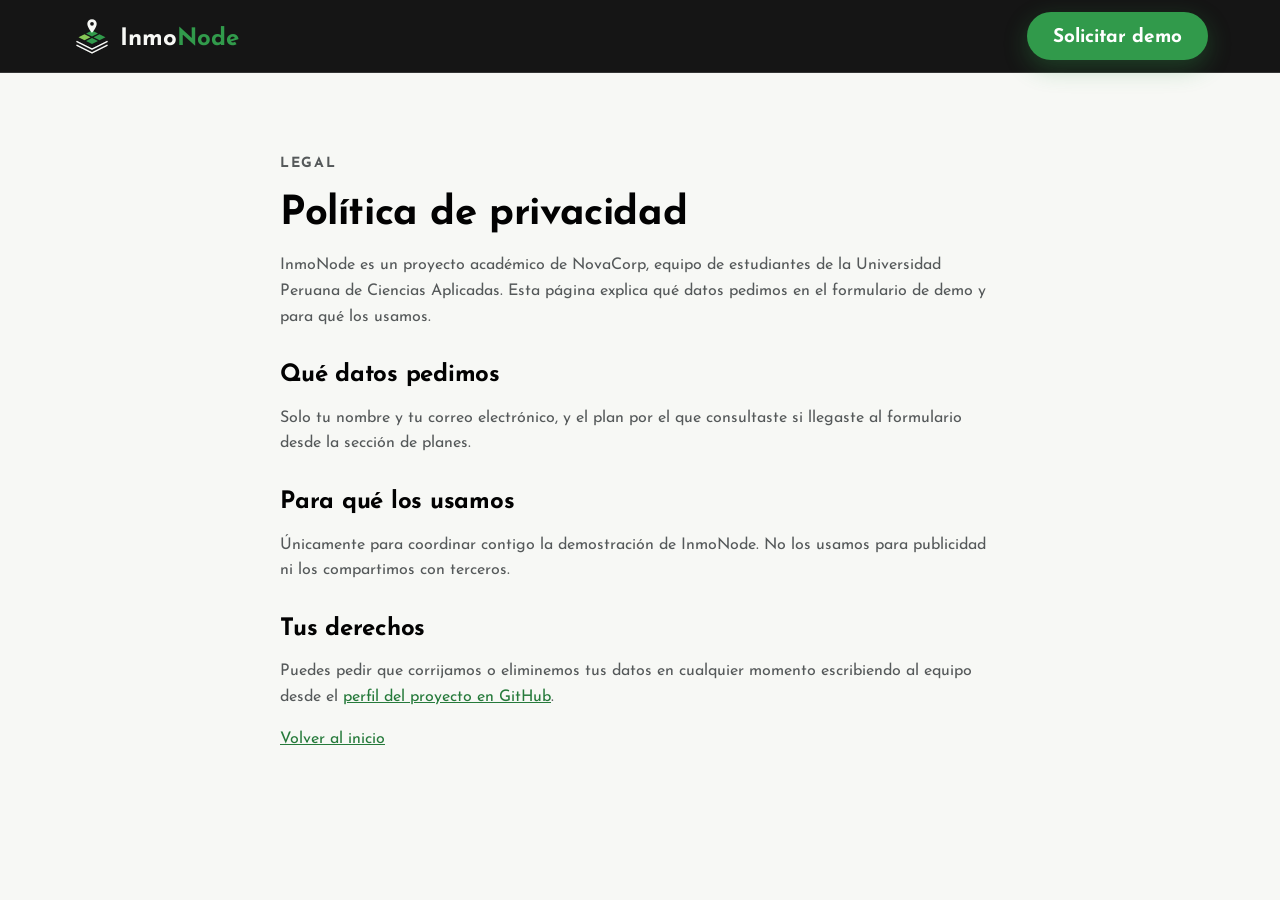
==== privacy.html @ 66a1a85c "feat(landing): add team, faq, demo form and footer" ====
<!DOCTYPE html>
<html lang="es">
<head>
  <meta charset="utf-8">
  <meta name="viewport" content="width=device-width, initial-scale=1">
  <title>Política de privacidad | InmoNode</title>
  <meta name="description" content="Cómo trata NovaCorp los datos que compartes al solicitar una demo de InmoNode.">
  <meta name="author" content="NovaCorp">
  <meta name="theme-color" content="#020202">

  <link rel="icon" href="assets/img/favicon.svg" type="image/svg+xml">
  <link rel="preconnect" href="https://fonts.googleapis.com">
  <link rel="preconnect" href="https://fonts.gstatic.com" crossorigin>
  <link rel="stylesheet" href="https://fonts.googleapis.com/css2?family=Josefin+Sans:wght@300;400;600;700&display=swap">
  <link rel="stylesheet" href="assets/css/tokens.css">
  <link rel="stylesheet" href="assets/css/base.css">
  <link rel="stylesheet" href="assets/css/sections.css">
</head>
<body>
  <header class="site-header">
    <div class="container site-header-inner">
      <a class="brand" href="index.html" aria-label="InmoNode, ir al inicio">
        <svg class="brand-mark" viewBox="0 0 64 64" aria-hidden="true">
          <path fill="#87c757" d="M20 29.2 29.6 34 20 38.8 10.4 34z"/>
          <path fill="#319a4b" d="M32 23.2 41.6 28 32 32.8 22.4 28zM44 29.2 53.6 34 44 38.8 34.4 34zM32 35.2 41.6 40 32 44.8 22.4 40z"/>
          <path fill="none" stroke="currentColor" stroke-width="2.5" stroke-linecap="round" stroke-linejoin="round" d="M8 41l24 12 24-12M8 47l24 12 24-12"/>
          <path fill="currentColor" fill-rule="evenodd" d="M32 27c0 0-7.5-8.5-7.5-14.5a7.5 7.5 0 0 1 15 0C39.5 18.5 32 27 32 27zm0-11.5a3 3 0 1 0 0-6 3 3 0 0 0 0 6z"/>
        </svg>
        <span class="brand-name">Inmo<span>Node</span></span>
      </a>
      <a class="btn btn-primary" href="index.html#demo">Solicitar demo</a>
    </div>
  </header>

  <main class="container legal">
    <p class="eyebrow">Legal</p>
    <h1>Política de privacidad</h1>
    <p>InmoNode es un proyecto académico de NovaCorp, equipo de estudiantes de la Universidad Peruana de Ciencias Aplicadas. Esta página explica qué datos pedimos en el formulario de demo y para qué los usamos.</p>

    <h2>Qué datos pedimos</h2>
    <p>Solo tu nombre y tu correo electrónico, y el plan por el que consultaste si llegaste al formulario desde la sección de planes.</p>

    <h2>Para qué los usamos</h2>
    <p>Únicamente para coordinar contigo la demostración de InmoNode. No los usamos para publicidad ni los compartimos con terceros.</p>

    <h2>Tus derechos</h2>
    <p>Puedes pedir que corrijamos o eliminemos tus datos en cualquier momento escribiendo al equipo desde el <a href="https://github.com/1ACC0238-2620-13981-NovaCorp-InmoNode">perfil del proyecto en GitHub</a>.</p>

    <p><a href="index.html">Volver al inicio</a></p>
  </main>
</body>
</html>
---- assets/css/tokens.css ----
:root {
  /* Brand palette */
  --color-primary: #319a4b;
  --color-accent: #87c757;
  --color-ink: #020202;
  --color-surface: #f7f8f5;
  --color-warning: #f0f66e;
  --color-danger: #e4572e;

  /* Derived tones */
  --color-white: #fff;
  --color-primary-dark: #267a3b;
  --color-primary-tint: #e6f3e9;
  --color-danger-dark: #b53d1c;
  --color-danger-tint: #fcebe6;
  --color-ink-raised: #111415;
  --color-text-muted: #55595a;
  --color-text-on-dark: #f7f8f5;
  --color-text-on-dark-muted: #b4b8b3;
  --color-border: #e1e4dd;
  --color-border-on-dark: rgb(247 248 245 / 14%);

  /* Typography */
  --font-family: "Josefin Sans", "Segoe UI", system-ui, sans-serif;
  --font-size-display: clamp(2.5rem, 5vw, 3.5rem);
  --font-size-h1: 2.5rem;
  --font-size-h2: 2rem;
  --font-size-h3: 1.5rem;
  --font-size-lead: 1.125rem;
  --font-size-body: 1rem;
  --font-size-small: 0.875rem;

  /* Spacing, 8 px base unit */
  --space-1: 8px;
  --space-2: 16px;
  --space-3: 24px;
  --space-4: 32px;
  --space-6: 48px;
  --space-8: 64px;
  --space-12: 96px;

  /* Shape and elevation */
  --radius-small: 8px;
  --radius-medium: 16px;
  --radius-large: 24px;
  --radius-pill: 999px;
  --shadow-card: 0 8px 24px rgb(2 2 2 / 5%);
  --shadow-button: 0 8px 24px rgb(49 154 75 / 32%);

  --header-height: 72px;
}
---- assets/css/base.css ----
*,
*::before,
*::after {
  box-sizing: border-box;
}

html {
  scroll-behavior: smooth;
  scroll-padding-top: var(--header-height);
  -webkit-text-size-adjust: 100%;
}

body {
  margin: 0;
  font-family: var(--font-family);
  font-size: var(--font-size-body);
  line-height: 1.6;
  color: var(--color-ink);
  background: var(--color-surface);
  -webkit-font-smoothing: antialiased;
}

h1,
h2,
h3,
p,
ul,
ol,
dl,
dd,
figure {
  margin: 0;
}

ul,
ol {
  padding: 0;
  list-style: none;
}

img,
svg {
  display: block;
  max-width: 100%;
}

a {
  color: inherit;
}

button,
input {
  font: inherit;
  color: inherit;
}

h1,
h2 {
  font-weight: 700;
  line-height: 1.15;
  letter-spacing: -0.01em;
}

h1 {
  font-size: var(--font-size-h1);
}

h2 {
  font-size: var(--font-size-h2);
}

h3 {
  font-size: var(--font-size-h3);
  font-weight: 400;
  line-height: 1.25;
}

.visually-hidden {
  position: absolute;
  width: 1px;
  height: 1px;
  overflow: hidden;
  clip-path: inset(50%);
  white-space: nowrap;
}

/* Layout */

.container {
  width: min(100% - 48px, 1136px);
  margin-inline: auto;
}

.section {
  padding-block: var(--space-8);
}

.section-white {
  background: var(--color-white);
}

.section-dark {
  color: var(--color-text-on-dark);
  background: var(--color-ink);
}

.section-heading {
  max-width: 640px;
  margin-bottom: var(--space-6);
}

.section-heading-centered {
  max-width: 800px;
  margin-inline: auto;
  text-align: center;
}

.eyebrow {
  margin-bottom: var(--space-2);
  font-size: var(--font-size-small);
  font-weight: 700;
  letter-spacing: 0.12em;
  text-transform: uppercase;
  color: var(--color-primary-dark);
}

.section-dark .eyebrow {
  color: var(--color-accent);
}

.lead {
  margin-top: var(--space-2);
  font-size: var(--font-size-lead);
  color: var(--color-text-muted);
}

.section-dark .lead {
  color: var(--color-text-on-dark-muted);
}

.footnote {
  margin-top: var(--space-3);
  font-size: var(--font-size-small);
  color: var(--color-text-muted);
}

.section-dark .footnote {
  color: var(--color-text-on-dark-muted);
}

/* Icons */

.icon {
  flex: none;
  width: 24px;
  height: 24px;
  fill: none;
  stroke: currentcolor;
  stroke-width: 1.75;
  stroke-linecap: round;
  stroke-linejoin: round;
}

.icon-box {
  display: grid;
  width: 48px;
  height: 48px;
  place-items: center;
  color: var(--color-primary-dark);
  background: var(--color-primary-tint);
  border-radius: 12px;
}

.icon-box-danger {
  color: var(--color-danger);
  background: var(--color-danger-tint);
}

/* Buttons and links */

.btn {
  display: inline-flex;
  align-items: center;
  justify-content: center;
  min-height: 48px;
  padding: 4px var(--space-3) 0;
  font-size: 1.1875rem;
  font-weight: 700;
  line-height: 1.2;
  text-align: center;
  text-decoration: none;
  cursor: pointer;
  border: 2px solid transparent;
  border-radius: var(--radius-pill);
  transition: background-color 0.2s, color 0.2s, box-shadow 0.2s;
}

.btn-primary {
  color: var(--color-white);
  background: var(--color-primary);
  box-shadow: var(--shadow-button);
}

.btn-primary:hover {
  background: var(--color-primary-dark);
}

.btn-outline {
  color: var(--color-primary-dark);
  background: transparent;
  border-color: var(--color-primary);
}

.btn-outline:hover {
  background: var(--color-primary-tint);
}

.btn-large {
  min-height: 56px;
}

.btn-block {
  width: 100%;
  padding-inline: var(--space-2);
}

.link-arrow {
  display: inline-flex;
  gap: var(--space-1);
  align-items: center;
  min-height: 48px;
  font-size: var(--font-size-lead);
  font-weight: 700;
  color: var(--color-primary-dark);
  text-decoration: none;
}

.link-arrow:hover {
  text-decoration: underline;
}

.section-dark .link-arrow {
  color: var(--color-accent);
}

/* Chips and badges */

.chip {
  display: inline-flex;
  gap: var(--space-1);
  align-items: center;
  padding: 6px var(--space-2) 3px;
  font-size: var(--font-size-small);
  font-weight: 600;
  line-height: 1.4;
  border-radius: var(--radius-pill);
}

.chip-offline {
  color: var(--color-warning);
  background: rgb(240 246 110 / 12%);
}

.chip-saved {
  color: var(--color-accent);
  background: rgb(49 154 75 / 24%);
}

.chip-outline {
  font-weight: 400;
  color: var(--color-text-on-dark);
  border: 1px solid var(--color-border-on-dark);
}

.chip-tint {
  color: var(--color-primary-dark);
  background: var(--color-primary-tint);
}

/* Cards */

.card {
  padding: var(--space-4);
  background: var(--color-white);
  border: 1px solid var(--color-border);
  border-radius: var(--radius-large);
  box-shadow: var(--shadow-card);
}

.card-dark {
  color: var(--color-text-on-dark);
  background: linear-gradient(135deg, var(--color-ink) 55%, #123a1d 140%);
  border-color: var(--color-ink);
}

.card h3 + p {
  margin-top: var(--space-1);
  color: var(--color-text-muted);
}

.card-dark h3 + p {
  color: var(--color-text-on-dark-muted);
}

.check-list {
  display: grid;
  gap: 12px;
}

.check-list li {
  display: flex;
  gap: 12px;
  align-items: flex-start;
}

.check-list li::before {
  flex: none;
  width: 20px;
  height: 20px;
  margin-top: 2px;
  content: "";
  background: var(--color-primary) url("data:image/svg+xml,%3Csvg xmlns='http://www.w3.org/2000/svg' viewBox='0 0 24 24' fill='none' stroke='%23fff' stroke-width='3' stroke-linecap='round' stroke-linejoin='round'%3E%3Cpath d='M6 12.5l4 4 8-9'/%3E%3C/svg%3E") center / 14px no-repeat;
  border-radius: 50%;
}

/* Data rows shared by the phone mock-ups and the OCR card */

.data-list {
  font-size: var(--font-size-small);
}

.data-row {
  display: flex;
  gap: var(--space-2);
  justify-content: space-between;
  padding-block: var(--space-1);
  border-bottom: 1px solid var(--color-border);
}

.data-row:last-child {
  border-bottom: 0;
}

.data-row dt {
  color: var(--color-text-muted);
}

.data-row dd {
  font-weight: 700;
}

@media (min-width: 600px) {
  .btn {
    padding-inline: var(--space-4);
  }
}

@media (min-width: 960px) {
  .section {
    padding-block: var(--space-12);
  }

  .section-heading {
    margin-bottom: var(--space-8);
  }
}
---- assets/css/sections.css ----
/* Header */

.site-header {
  position: sticky;
  top: 0;
  z-index: 20;
  color: var(--color-text-on-dark);
  background: rgb(2 2 2 / 92%);
  border-bottom: 1px solid var(--color-border-on-dark);
  backdrop-filter: blur(12px);
}

.site-header-inner {
  display: flex;
  gap: var(--space-2);
  align-items: center;
  justify-content: space-between;
  min-height: var(--header-height);
}

.brand {
  display: inline-flex;
  gap: var(--space-1);
  align-items: center;
  font-size: 1.5rem;
  font-weight: 700;
  line-height: 1;
  color: var(--color-text-on-dark);
  text-decoration: none;
}

.brand-mark {
  flex: none;
  width: 40px;
  height: 40px;
}

.brand-name {
  padding-top: 6px;
}

.brand-name span {
  color: var(--color-primary);
}

.site-nav {
  display: none;
}

.site-nav a {
  display: flex;
  align-items: center;
  min-height: 48px;
  padding-top: 4px;
  color: var(--color-text-on-dark-muted);
  text-decoration: none;
}

.site-nav a:hover {
  color: var(--color-white);
}

.site-header-actions {
  display: flex;
  gap: var(--space-1);
  align-items: center;
}

.site-header .btn {
  padding-inline: 20px;
  white-space: nowrap;
}

.label-narrow {
  display: none;
}

@media (max-width: 479px) {
  .brand {
    font-size: 1.25rem;
  }

  .brand-mark {
    width: 32px;
    height: 32px;
  }

  .label-wide {
    display: none;
  }

  .label-narrow {
    display: inline;
  }
}

@media (min-width: 960px) {
  .site-nav {
    display: block;
  }

  .site-nav-list {
    display: flex;
    gap: 40px;
  }

  .site-header .btn {
    padding-inline: var(--space-3);
  }
}

/* Hero */

.hero {
  position: relative;
  padding-block: var(--space-8);
  overflow: hidden;
  background:
    radial-gradient(60% 80% at 85% 15%, rgb(49 154 75 / 20%), transparent 70%),
    var(--color-ink);
}

.hero::before {
  position: absolute;
  inset: 0;
  pointer-events: none;
  content: "";
  background:
    linear-gradient(112deg, transparent calc(58% - 1px), rgb(49 154 75 / 30%) 58%, transparent calc(58% + 1px)),
    linear-gradient(56deg, transparent calc(6% - 1px), rgb(49 154 75 / 30%) 6%, transparent calc(6% + 1px));
}

.hero-inner {
  position: relative;
  display: grid;
  gap: var(--space-8);
  align-items: center;
}

.hero-chip {
  padding-block: 10px 6px;
  margin-bottom: var(--space-4);
  font-size: var(--font-size-body);
}

.status-dot {
  width: 8px;
  height: 8px;
  margin-bottom: 4px;
  background: var(--color-accent);
  border-radius: 50%;
}

.hero-title {
  font-size: var(--font-size-display);
  line-height: 1.05;
}

.text-accent {
  color: var(--color-accent);
}

.hero-lead {
  max-width: 32em;
  margin-top: var(--space-3);
  font-size: 1.25rem;
  color: var(--color-text-on-dark-muted);
}

.hero-actions {
  display: flex;
  flex-wrap: wrap;
  gap: var(--space-1) var(--space-4);
  align-items: center;
  margin-top: var(--space-4);
}

.hero-note {
  margin-top: var(--space-2);
  font-size: var(--font-size-small);
  color: var(--color-text-on-dark-muted);
}


.hero-visual {
  position: relative;
  justify-self: center;
  width: min(100%, 320px);
}

.float-card {
  position: absolute;
  display: flex;
  gap: 12px;
  align-items: center;
  padding: 12px var(--space-2);
  font-size: 0.75rem;
  line-height: 1.4;
  color: var(--color-text-on-dark-muted);
  background: var(--color-ink-raised);
  border: 1px solid var(--color-border-on-dark);
  border-radius: var(--radius-medium);
  box-shadow: 0 16px 32px rgb(0 0 0 / 40%);
}

.float-card strong {
  display: block;
  font-size: var(--font-size-small);
  color: var(--color-text-on-dark);
}

.float-card-icon {
  display: grid;
  flex: none;
  width: 32px;
  height: 32px;
  place-items: center;
  color: var(--color-white);
  background: var(--color-primary);
  border-radius: 50%;
}

.float-card-icon .icon {
  width: 18px;
  height: 18px;
  stroke-width: 2.5;
}

.float-card-saved {
  top: -24px;
  left: -8px;
}

.float-card-sync {
  top: 200px;
  right: -8px;
}

.float-card-sync .float-card-icon {
  color: var(--color-accent);
  background: rgb(49 154 75 / 24%);
  border-radius: var(--radius-small);
}

@media (min-width: 960px) {
  .hero {
    padding-block: var(--space-12);
  }

  .hero-inner {
    grid-template-columns: 1.15fr 0.85fr;
  }

  .float-card-saved {
    top: 0;
    left: -88px;
  }

  .float-card-sync {
    top: 240px;
    right: -120px;
  }
}

/* Phone mock-up */

.phone {
  padding: var(--space-3) var(--space-2) var(--space-2);
  color: var(--color-text-on-dark);
  background: #0a0c0c;
  border: 8px solid #1f2426;
  border-radius: 40px;
  box-shadow: 0 32px 64px rgb(0 0 0 / 50%);
}

.phone .data-row {
  border-color: var(--color-border-on-dark);
}

.phone .data-row dt {
  color: var(--color-text-on-dark-muted);
}

.phone-status {
  display: flex;
  align-items: center;
  justify-content: space-between;
  font-size: var(--font-size-small);
  font-weight: 600;
}

.phone-title {
  margin-block: var(--space-2);
  font-size: 1.25rem;
}

.phone-label {
  margin-block: var(--space-2) 4px;
  font-size: var(--font-size-small);
  font-weight: 700;
  color: var(--color-accent);
}

.scanner {
  position: relative;
  display: grid;
  height: 152px;
  place-items: center;
  background: rgb(247 248 245 / 8%);
  border-radius: var(--radius-medium);
}

.scanner::before {
  position: absolute;
  inset: var(--space-2);
  content: "";
  background:
    linear-gradient(to right, var(--color-surface) 2px, transparent 2px) 0 0,
    linear-gradient(to bottom, var(--color-surface) 2px, transparent 2px) 0 0,
    linear-gradient(to left, var(--color-surface) 2px, transparent 2px) 100% 0,
    linear-gradient(to bottom, var(--color-surface) 2px, transparent 2px) 100% 0,
    linear-gradient(to right, var(--color-surface) 2px, transparent 2px) 0 100%,
    linear-gradient(to top, var(--color-surface) 2px, transparent 2px) 0 100%,
    linear-gradient(to left, var(--color-surface) 2px, transparent 2px) 100% 100%,
    linear-gradient(to top, var(--color-surface) 2px, transparent 2px) 100% 100%;
  background-repeat: no-repeat;
  background-size: 20px 20px;
}

.voucher {
  display: grid;
  gap: var(--space-1);
  align-content: center;
  width: 144px;
  height: 72px;
  padding: var(--space-2);
  background: var(--color-surface);
  border-radius: 6px;
  box-shadow: 0 8px 16px rgb(0 0 0 / 40%);
  transform: rotate(-6deg);
}

.voucher span {
  height: 4px;
  background: #b4b8b3;
  border-radius: var(--radius-pill);
}

.voucher span:nth-child(2) {
  width: 70%;
  background: var(--color-primary);
}

.voucher span:nth-child(3) {
  width: 45%;
}

.lot-item {
  display: flex;
  gap: 12px;
  align-items: center;
  padding: 12px;
  margin-top: var(--space-2);
  font-size: 0.75rem;
  color: var(--color-text-on-dark-muted);
  border: 1px solid var(--color-border-on-dark);
  border-radius: var(--radius-medium);
}

.lot-code {
  display: grid;
  flex: none;
  width: 40px;
  height: 40px;
  padding-top: 3px;
  place-items: center;
  font-weight: 700;
  color: var(--color-accent);
  background: rgb(49 154 75 / 24%);
  border-radius: var(--radius-small);
}

.lot-info {
  flex: 1;
}

.lot-info strong {
  display: block;
  font-size: var(--font-size-small);
  color: var(--color-text-on-dark);
  white-space: nowrap;
}

.lot-item .chip {
  padding-inline: 10px;
  font-size: 0.75rem;
}

.phone-banner {
  padding: var(--space-2) var(--space-2) 12px;
  margin-top: var(--space-2);
  font-size: var(--font-size-small);
  font-weight: 600;
  text-align: center;
  background: rgb(49 154 75 / 28%);
  border-radius: 12px;
}

.sync-progress p {
  display: flex;
  justify-content: space-between;
  margin-bottom: var(--space-1);
  font-size: var(--font-size-small);
}

.progress-bar {
  display: block;
  height: 8px;
  background: linear-gradient(90deg, var(--color-primary), var(--color-accent));
  border-radius: var(--radius-pill);
}

/* Problem */

.problem-grid {
  display: grid;
  gap: var(--space-3);
  counter-reset: problem;
}

.problem-card {
  position: relative;
  counter-increment: problem;
}

.problem-card::after {
  position: absolute;
  top: var(--space-4);
  right: var(--space-4);
  font-size: 2.5rem;
  font-weight: 700;
  line-height: 1;
  color: var(--color-border);
  content: counter(problem, decimal-leading-zero);
}

.problem-card h3 {
  margin-top: var(--space-3);
}

.stat-banner {
  padding: var(--space-4);
  margin-top: var(--space-4);
  background: var(--color-white);
  border-left: 4px solid var(--color-primary);
  border-radius: 0 var(--radius-medium) var(--radius-medium) 0;
  box-shadow: var(--shadow-card);
}

.stat-banner blockquote {
  margin: 0;
  font-size: 1.25rem;
  line-height: 1.4;
}

.stat-banner strong {
  color: var(--color-primary-dark);
}

.stat-banner figcaption {
  margin-top: var(--space-1);
  font-size: var(--font-size-small);
  color: var(--color-text-muted);
}

@media (min-width: 768px) {
  .problem-grid {
    grid-template-columns: repeat(3, 1fr);
  }
}

/* Solution */

.solution-grid {
  display: grid;
  gap: var(--space-3);
}

.solution-card h3 {
  margin-top: var(--space-3);
}

.state-flow {
  display: flex;
  flex-wrap: wrap;
  gap: var(--space-1) 12px;
  align-items: center;
  margin-top: var(--space-3);
}

.chip-row {
  display: flex;
  flex-wrap: wrap;
  gap: var(--space-1);
  margin-top: var(--space-2);
}

.ocr-result {
  padding: var(--space-1) var(--space-2);
  margin-top: var(--space-3);
  border: 1px dashed var(--color-primary);
  border-radius: 12px;
}

.solution-card .sync-progress {
  margin-top: var(--space-3);
}

.solution-card-repository {
  background: linear-gradient(135deg, var(--color-primary-tint), var(--color-white) 60%);
}

.file-row {
  display: flex;
  flex-wrap: wrap;
  gap: var(--space-1);
  margin-top: var(--space-3);
}

.file-chip {
  display: inline-flex;
  gap: var(--space-1);
  align-items: center;
  padding: var(--space-1) 12px 6px;
  font-size: var(--font-size-small);
  background: var(--color-white);
  border: 1px solid var(--color-border);
  border-radius: 12px;
}

.file-chip span {
  padding: 4px 4px 1px;
  font-size: 0.625rem;
  font-weight: 700;
  line-height: 1.2;
  color: var(--color-white);
  background: var(--color-primary-dark);
  border-radius: 4px;
}

@media (min-width: 960px) {
  .solution-grid {
    grid-template-columns: repeat(12, 1fr);
  }

  .solution-card-offline,
  .solution-card-repository {
    grid-column: span 8;
  }

  .solution-card-ocr,
  .solution-card-sync {
    grid-column: span 4;
  }

  .solution-card-offline {
    padding: var(--space-6);
  }
}

/* How it works */

.steps-layout {
  display: grid;
  gap: var(--space-6);
  align-items: center;
}

.steps {
  display: grid;
  gap: var(--space-1);
}

.step-button {
  display: flex;
  gap: var(--space-3);
  width: 100%;
  padding: var(--space-2);
  text-align: left;
  cursor: pointer;
  background: none;
  border: 0;
  border-radius: var(--radius-medium);
  opacity: 0.6;
  transition: opacity 0.2s;
}

.step-button:hover,
.step.is-active .step-button {
  opacity: 1;
}

.step-number {
  display: grid;
  flex: none;
  width: 48px;
  height: 48px;
  padding-top: 3px;
  place-items: center;
  font-weight: 700;
  border: 1px solid var(--color-border-on-dark);
  border-radius: 50%;
}

.step.is-active .step-number {
  color: var(--color-white);
  background: var(--color-primary);
  border-color: var(--color-primary);
  box-shadow: 0 0 0 8px rgb(49 154 75 / 20%);
}

.step-body {
  display: grid;
  gap: 4px;
}

.step-label {
  font-size: var(--font-size-small);
  font-weight: 700;
  letter-spacing: 0.08em;
  text-transform: uppercase;
  color: var(--color-accent);
}

.step-title {
  font-size: var(--font-size-h3);
  line-height: 1.25;
}

.step-text {
  color: var(--color-text-on-dark-muted);
}

.steps-visual {
  justify-self: center;
  width: min(100%, 320px);
}

.phone-fields div {
  padding: 12px var(--space-2) var(--space-1);
  margin-bottom: var(--space-1);
  background: rgb(247 248 245 / 8%);
  border: 1px solid var(--color-border-on-dark);
  border-radius: 12px;
}

.phone-fields dt {
  font-size: 0.75rem;
  color: var(--color-text-on-dark-muted);
}

.phone-fields dd {
  font-size: var(--font-size-small);
  font-weight: 700;
}

.phone-action {
  padding: var(--space-2) var(--space-2) 12px;
  margin-top: var(--space-3);
  font-weight: 700;
  text-align: center;
  background: var(--color-primary);
  border-radius: 12px;
}

.phone-caption {
  margin-top: 12px;
  font-size: var(--font-size-small);
  color: var(--color-accent);
  text-align: center;
}

.sync-queue li {
  display: flex;
  align-items: center;
  justify-content: space-between;
  padding: 12px;
  margin-bottom: var(--space-1);
  font-size: 0.75rem;
  color: var(--color-text-on-dark-muted);
  border: 1px solid var(--color-border-on-dark);
  border-radius: 12px;
}

.sync-queue strong {
  display: block;
  font-size: var(--font-size-small);
  color: var(--color-text-on-dark);
}

.phone .sync-progress {
  margin-top: var(--space-3);
}

@media (min-width: 960px) {
  .steps-layout {
    grid-template-columns: 1.2fr 0.8fr;
    gap: var(--space-8);
  }
}

/* Audience */

.audience-grid {
  display: grid;
  gap: var(--space-3);
}

.audience-card {
  display: flex;
  flex-direction: column;
  align-items: flex-start;
}

.audience-card h3 {
  margin-top: var(--space-3);
  font-size: 1.75rem;
}

.audience-card .check-list {
  margin-block: var(--space-3) var(--space-4);
}

.audience-card .btn {
  margin-top: auto;
}

@media (min-width: 768px) {
  .audience-grid {
    grid-template-columns: repeat(2, 1fr);
  }

  .audience-card {
    padding: 40px;
  }
}

/* Featured projects */

.lot-legend {
  display: flex;
  flex-wrap: wrap;
  gap: var(--space-1) var(--space-3);
  margin-bottom: var(--space-3);
  font-size: var(--font-size-small);
  color: var(--color-text-muted);
}

.lot-legend li {
  display: flex;
  gap: var(--space-1);
  align-items: center;
}

.lot {
  display: block;
  width: 16px;
  height: 16px;
  background: var(--color-accent);
  border-radius: 3px;
}

.lot-legend .lot {
  margin-bottom: 3px;
}

.lot-reserved {
  background: var(--color-warning);
  box-shadow: inset 0 0 0 1px rgb(2 2 2 / 24%);
}

.lot-sold {
  background: var(--color-danger);
}

.project-grid {
  display: grid;
  gap: var(--space-3);
}

.project-card {
  display: flex;
  flex-direction: column;
}

.lot-map {
  display: grid;
  gap: 12px;
  padding: var(--space-2);
  margin-bottom: var(--space-3);
  background: var(--color-surface);
  border-radius: var(--radius-medium);
}

.lot-block {
  display: grid;
  grid-template-columns: repeat(8, 1fr);
  gap: 4px;
}

.lot-block .lot {
  width: auto;
  height: auto;
  aspect-ratio: 1 / 1.4;
}

.project-card h3 a {
  text-decoration: none;
}

.project-card h3 a:hover {
  text-decoration: underline;
}

.project-facts {
  display: grid;
  grid-template-columns: repeat(3, auto);
  gap: var(--space-2);
  padding-top: var(--space-2);
  margin-block: var(--space-3);
  border-top: 1px solid var(--color-border);
}

.project-facts dt {
  font-size: 0.75rem;
  color: var(--color-text-muted);
}

.project-facts dd {
  font-weight: 700;
}

.project-card .btn {
  margin-top: auto;
}

@media (min-width: 768px) {
  .project-grid {
    grid-template-columns: repeat(3, 1fr);
  }
}

/* Comparison */

.comparison {
  max-width: 912px;
  margin-inline: auto;
  overflow-x: auto;
  background: var(--color-white);
  border: 1px solid var(--color-border);
  border-radius: var(--radius-large);
  box-shadow: var(--shadow-card);
}

.comparison-table {
  width: 100%;
  min-width: 640px;
  text-align: left;
  border-collapse: collapse;
}

.comparison-table th,
.comparison-table td {
  padding: 20px var(--space-3) var(--space-2);
  border-bottom: 1px solid var(--color-border);
}

.comparison-table tbody tr:last-child > * {
  border-bottom: 0;
}

.comparison-table thead th {
  font-size: var(--font-size-lead);
  color: var(--color-text-muted);
}

.comparison-table thead .comparison-own {
  color: var(--color-primary-dark);
}

.comparison-table tbody th {
  width: 32%;
}

.comparison-table tbody td {
  position: relative;
  padding-left: 60px;
  color: var(--color-text-muted);
}

.comparison-table .comparison-own {
  background: #eef7f0;
}

.comparison-table tbody .comparison-own {
  font-weight: 600;
  color: var(--color-ink);
}

.mark {
  position: absolute;
  top: 50%;
  left: var(--space-3);
  display: grid;
  width: 24px;
  height: 24px;
  place-items: center;
  border-radius: 50%;
  transform: translateY(-50%);
}

.mark .icon {
  width: 14px;
  height: 14px;
  stroke-width: 3;
}

.mark-yes {
  color: var(--color-white);
  background: var(--color-primary);
}

.mark-no {
  color: var(--color-danger-dark);
  background: var(--color-danger-tint);
}

.mark-partial {
  color: #5f6210;
  background: rgb(240 246 110 / 48%);
}

.comparison-note {
  text-align: center;
}

/* Research findings */

.finding-grid {
  display: grid;
  gap: var(--space-3);
}

.finding-card {
  display: flex;
  flex-direction: column;
  align-items: flex-start;
  padding: var(--space-4);
  background: var(--color-ink-raised);
  border: 1px solid var(--color-border-on-dark);
  border-radius: var(--radius-large);
}

.finding-card h3 {
  margin-top: var(--space-3);
}

.finding-card h3 + p {
  margin-block: 12px var(--space-3);
  color: var(--color-text-on-dark-muted);
}

.finding-answer {
  display: flex;
  gap: var(--space-1);
  align-items: flex-start;
  width: 100%;
  padding-top: var(--space-2);
  margin-top: auto;
  font-weight: 700;
  color: var(--color-accent);
  border-top: 1px solid var(--color-border-on-dark);
}

@media (min-width: 768px) {
  .finding-grid {
    grid-template-columns: repeat(3, 1fr);
  }
}

/* Pricing */

.pricing-grid {
  display: grid;
  gap: var(--space-4);
}

.plan-card {
  position: relative;
  display: flex;
  flex-direction: column;
}

.plan-badge {
  position: absolute;
  top: -14px;
  left: var(--space-4);
  padding: 6px var(--space-2) 3px;
  font-size: 0.75rem;
  font-weight: 700;
  letter-spacing: 0.08em;
  text-transform: uppercase;
  color: var(--color-ink);
  background: var(--color-accent);
  border-radius: var(--radius-pill);
}

.plan-price {
  padding-bottom: var(--space-3);
  margin-block: var(--space-3);
  font-size: var(--font-size-small);
  color: var(--color-text-muted);
  border-bottom: 1px solid var(--color-border);
}

.plan-price strong {
  display: block;
  font-size: 2rem;
  font-weight: 400;
  line-height: 1.2;
  color: var(--color-ink);
}

.plan-card-featured .plan-price {
  color: var(--color-text-on-dark-muted);
  border-color: var(--color-border-on-dark);
}

.plan-card-featured .plan-price strong {
  color: var(--color-text-on-dark);
}

.plan-card .check-list {
  margin-bottom: var(--space-4);
}

.plan-card .btn {
  margin-top: auto;
}

@media (min-width: 960px) {
  .pricing-grid {
    grid-template-columns: repeat(3, 1fr);
    gap: var(--space-3);
  }

  .plan-card-featured {
    padding-block: var(--space-6);
    margin-block: calc(var(--space-2) * -1);
  }
}

/* Team */

.team-grid {
  display: flex;
  flex-wrap: wrap;
  gap: var(--space-4) var(--space-3);
  justify-content: center;
}

.team-member {
  width: 176px;
  text-align: center;
}

.team-photo {
  width: 120px;
  height: 120px;
  margin: 0 auto var(--space-2);
  object-fit: cover;
  border: 4px solid var(--color-primary-tint);
  border-radius: 50%;
}

.team-initials {
  display: grid;
  padding-top: 6px;
  place-items: center;
  font-size: 2rem;
  font-weight: 700;
  color: var(--color-primary-dark);
  background: var(--color-primary-tint);
}

.team-member h3 {
  font-size: var(--font-size-lead);
  font-weight: 700;
}

.team-member p {
  font-size: var(--font-size-small);
  color: var(--color-text-muted);
}

/* FAQ */

.faq-layout {
  display: grid;
  gap: var(--space-6);
}

.faq-intro .link-arrow {
  margin-top: var(--space-2);
}

.faq-list {
  display: grid;
  gap: 12px;
}

.faq-item {
  background: var(--color-white);
  border: 1px solid var(--color-border);
  border-radius: var(--radius-medium);
}

.faq-item[open] {
  border-color: var(--color-primary);
}

.faq-item summary {
  display: flex;
  gap: var(--space-2);
  align-items: center;
  justify-content: space-between;
  min-height: 64px;
  padding: var(--space-2) 20px 12px var(--space-3);
  font-size: var(--font-size-lead);
  font-weight: 700;
  line-height: 1.35;
  list-style: none;
  cursor: pointer;
}

.faq-item summary::-webkit-details-marker {
  display: none;
}

.faq-icon {
  display: grid;
  flex: none;
  width: 32px;
  height: 32px;
  margin-bottom: 4px;
  place-items: center;
  color: var(--color-primary-dark);
  background: var(--color-primary-tint);
  border-radius: 50%;
  transition: transform 0.2s;
}

.faq-icon .icon {
  width: 16px;
  height: 16px;
  stroke-width: 2.5;
}

.faq-item[open] .faq-icon {
  color: var(--color-white);
  background: var(--color-primary);
  transform: rotate(45deg);
}

.faq-item p {
  max-width: 60ch;
  padding: 0 var(--space-3) var(--space-3);
  color: var(--color-text-muted);
}

@media (min-width: 960px) {
  .faq-layout {
    grid-template-columns: 0.8fr 1.2fr;
    gap: var(--space-12);
    align-items: start;
  }
}

/* Demo request */

.demo {
  background:
    radial-gradient(60% 90% at 100% 0%, rgb(49 154 75 / 24%), transparent 70%),
    var(--color-ink);
}

.demo-layout {
  display: grid;
  gap: var(--space-6);
  align-items: center;
}

.demo-points {
  margin-top: var(--space-4);
  font-weight: 700;
}

.demo-form {
  display: grid;
  gap: var(--space-3);
  padding: var(--space-4) var(--space-3);
  color: var(--color-ink);
  background: var(--color-white);
  border-radius: var(--radius-large);
}

.form-field label {
  display: block;
  margin-bottom: var(--space-1);
  font-weight: 700;
}

.form-field input {
  width: 100%;
  min-height: 48px;
  padding: 10px var(--space-2) 6px;
  background: var(--color-white);
  border: 1px solid #8a8f87;
  border-radius: var(--radius-small);
}

.form-field input:focus {
  border-color: var(--color-primary);
  outline: 3px solid rgb(49 154 75 / 36%);
  outline-offset: 0;
}

.form-field input[aria-invalid="true"] {
  border-color: var(--color-danger-dark);
}

.form-error {
  margin-top: 4px;
  font-size: var(--font-size-small);
  color: var(--color-danger-dark);
}

.form-error:empty {
  display: none;
}

.demo-form .btn {
  justify-self: start;
}

.form-status {
  padding: var(--space-2);
  background: var(--color-primary-tint);
  border-radius: 12px;
}

.form-note {
  font-size: var(--font-size-small);
  color: var(--color-text-muted);
}

.form-note a {
  color: var(--color-primary-dark);
}

@media (min-width: 960px) {
  .demo-layout {
    grid-template-columns: 1fr 1fr;
    gap: var(--space-12);
  }

  .demo-form {
    padding: 40px;
  }
}

/* Footer */

.site-footer {
  padding-block: var(--space-6) var(--space-4);
  color: var(--color-text-on-dark-muted);
  background: var(--color-ink);
  border-top: 1px solid var(--color-border-on-dark);
}

.site-footer-main {
  display: grid;
  gap: var(--space-4);
  padding-bottom: var(--space-4);
  border-bottom: 1px solid var(--color-border-on-dark);
}

.site-footer-tagline {
  margin-top: var(--space-2);
  font-size: var(--font-size-small);
}

.site-footer-links {
  display: grid;
  grid-template-columns: repeat(3, auto);
  gap: 0 var(--space-4);
}

.site-footer-links a {
  display: inline-flex;
  align-items: center;
  min-height: 48px;
  color: var(--color-text-on-dark);
  text-decoration: none;
}

.site-footer-links a:hover {
  text-decoration: underline;
}

.site-footer-legal,
.site-footer-legal ul {
  display: flex;
  flex-wrap: wrap;
  gap: var(--space-1) var(--space-4);
  align-items: center;
}

.site-footer-legal {
  justify-content: space-between;
  padding-top: var(--space-3);
  font-size: var(--font-size-small);
}

.site-footer-legal a {
  display: inline-flex;
  align-items: center;
  min-height: 48px;
  color: var(--color-text-on-dark);
}

@media (min-width: 768px) {
  .site-footer-main {
    grid-template-columns: 1fr auto;
  }

  .site-footer-links {
    gap: 0 var(--space-6);
  }
}

/* Legal page */

.legal {
  max-width: 720px;
  padding-block: var(--space-8);
}

.legal h2 {
  margin-top: var(--space-4);
  font-size: var(--font-size-h3);
}

.legal p {
  margin-top: var(--space-2);
  color: var(--color-text-muted);
}

.legal a {
  color: var(--color-primary-dark);
}
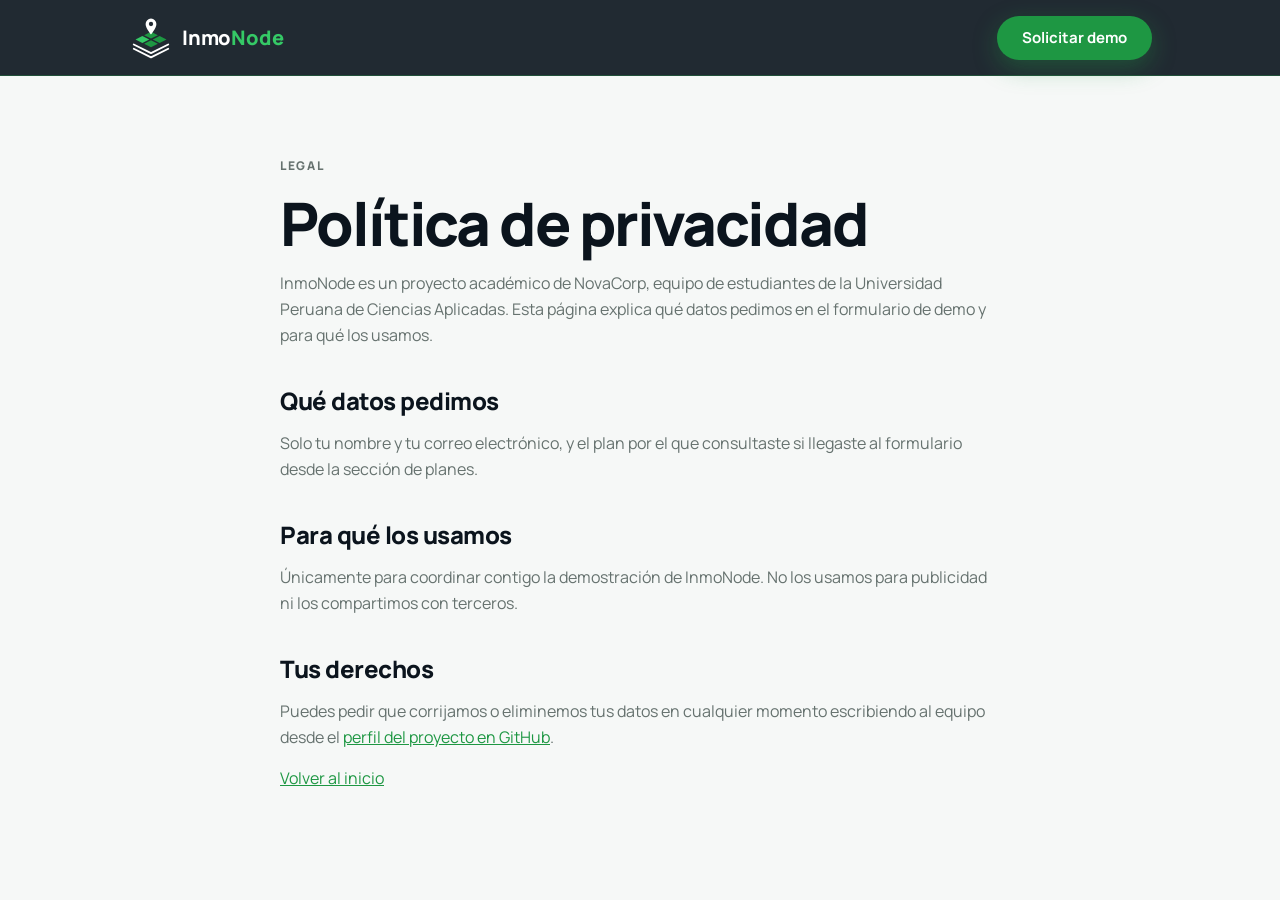
==== commit 9085a1fd: "style(landing): match typography, colors and layout to the mockup" ====
--- a/privacy.html
+++ b/privacy.html
@@ -6,12 +6,12 @@
   <title>Política de privacidad | InmoNode</title>
   <meta name="description" content="Cómo trata NovaCorp los datos que compartes al solicitar una demo de InmoNode.">
   <meta name="author" content="NovaCorp">
-  <meta name="theme-color" content="#020202">
+  <meta name="theme-color" content="#0b141d">
 
   <link rel="icon" href="assets/img/favicon.svg" type="image/svg+xml">
   <link rel="preconnect" href="https://fonts.googleapis.com">
   <link rel="preconnect" href="https://fonts.gstatic.com" crossorigin>
-  <link rel="stylesheet" href="https://fonts.googleapis.com/css2?family=Josefin+Sans:wght@300;400;600;700&display=swap">
+  <link rel="stylesheet" href="https://fonts.googleapis.com/css2?family=Manrope:wght@400;500;600;700;800&display=swap">
   <link rel="stylesheet" href="assets/css/tokens.css">
   <link rel="stylesheet" href="assets/css/base.css">
   <link rel="stylesheet" href="assets/css/sections.css">
@@ -21,8 +21,8 @@
     <div class="container site-header-inner">
       <a class="brand" href="index.html" aria-label="InmoNode, ir al inicio">
         <svg class="brand-mark" viewBox="0 0 64 64" aria-hidden="true">
-          <path fill="#87c757" d="M20 29.2 29.6 34 20 38.8 10.4 34z"/>
-          <path fill="#319a4b" d="M32 23.2 41.6 28 32 32.8 22.4 28zM44 29.2 53.6 34 44 38.8 34.4 34zM32 35.2 41.6 40 32 44.8 22.4 40z"/>
+          <path fill="#35c966" d="M20 29.2 29.6 34 20 38.8 10.4 34z"/>
+          <path fill="#1e9743" d="M32 23.2 41.6 28 32 32.8 22.4 28zM44 29.2 53.6 34 44 38.8 34.4 34zM32 35.2 41.6 40 32 44.8 22.4 40z"/>
           <path fill="none" stroke="currentColor" stroke-width="2.5" stroke-linecap="round" stroke-linejoin="round" d="M8 41l24 12 24-12M8 47l24 12 24-12"/>
           <path fill="currentColor" fill-rule="evenodd" d="M32 27c0 0-7.5-8.5-7.5-14.5a7.5 7.5 0 0 1 15 0C39.5 18.5 32 27 32 27zm0-11.5a3 3 0 1 0 0-6 3 3 0 0 0 0 6z"/>
         </svg>
--- a/assets/css/tokens.css
+++ b/assets/css/tokens.css
@@ -1,51 +1,69 @@
 :root {
-  /* Brand palette */
-  --color-primary: #319a4b;
-  --color-accent: #87c757;
-  --color-ink: #020202;
-  --color-surface: #f7f8f5;
-  --color-warning: #f0f66e;
-  --color-danger: #e4572e;
+  /* Brand palette, as used in the landing page mock-up */
+  --color-primary: #1e9743;
+  --color-accent: #35c966;
+  --color-accent-soft: #55d47d;
+  --color-ink: #0b141d;
+  --color-surface: #f6f8f7;
+  --color-warning: #f2b943;
+  --color-danger: #c74a38;
+  --color-info: #94b8ff;
 
   /* Derived tones */
   --color-white: #fff;
-  --color-primary-dark: #267a3b;
-  --color-primary-tint: #e6f3e9;
-  --color-danger-dark: #b53d1c;
-  --color-danger-tint: #fcebe6;
-  --color-ink-raised: #111415;
-  --color-text-muted: #55595a;
-  --color-text-on-dark: #f7f8f5;
-  --color-text-on-dark-muted: #b4b8b3;
-  --color-border: #e1e4dd;
-  --color-border-on-dark: rgb(247 248 245 / 14%);
+  --color-primary-dark: #177a36;
+  --color-primary-deep: #103622;
+  --color-primary-tint: #eaf7ee;
+  --color-primary-wash: #f0faf3;
+  --color-primary-line: #b8e1c7;
+  --color-danger-dark: #b4402f;
+  --color-danger-tint: #fff0ed;
+  --color-warning-dark: #bd8a26;
+  --color-warning-tint: #fff9e7;
+  --color-warning-deep: #2c2a20;
+  --color-info-deep: #203043;
+  --color-ink-header: #141d26;
+  --color-ink-raised: #1a252e;
+  --color-ink-field: #1d2831;
+  --color-text-muted: #66726f;
+  --color-text-subtle: #6f7a76;
+  --color-text-on-dark: #f3f7f4;
+  --color-text-on-dark-muted: #aab5b0;
+  --color-text-on-dark-subtle: #7f8a86;
+  --color-border: #e6ebe7;
+  --color-border-strong: #cdd4d1;
+  --color-border-on-dark: #26323c;
 
   /* Typography */
-  --font-family: "Josefin Sans", "Segoe UI", system-ui, sans-serif;
-  --font-size-display: clamp(2.5rem, 5vw, 3.5rem);
-  --font-size-h1: 2.5rem;
-  --font-size-h2: 2rem;
-  --font-size-h3: 1.5rem;
-  --font-size-lead: 1.125rem;
+  --font-family: "Manrope", "Segoe UI", system-ui, sans-serif;
+  --font-size-display: clamp(2.5rem, 11.5vw, 3.75rem);
+  --font-size-h2: clamp(2rem, 9vw, 2.875rem);
+  --font-size-h3: 1.375rem;
+  --font-size-lead: clamp(1.125rem, 4.6vw, 1.25rem);
   --font-size-body: 1rem;
-  --font-size-small: 0.875rem;
+  --font-size-card: 0.90625rem;
+  --font-size-small: 0.8125rem;
+  --font-size-tiny: 0.75rem;
 
   /* Spacing, 8 px base unit */
   --space-1: 8px;
   --space-2: 16px;
   --space-3: 24px;
   --space-4: 32px;
+  --space-5: 40px;
   --space-6: 48px;
+  --space-7: 56px;
   --space-8: 64px;
-  --space-12: 96px;
+  --space-10: 80px;
 
   /* Shape and elevation */
   --radius-small: 8px;
-  --radius-medium: 16px;
-  --radius-large: 24px;
+  --radius-medium: 12px;
+  --radius-large: 20px;
+  --radius-xlarge: 24px;
   --radius-pill: 999px;
-  --shadow-card: 0 8px 24px rgb(2 2 2 / 5%);
-  --shadow-button: 0 8px 24px rgb(49 154 75 / 32%);
+  --shadow-card: 0 1px 2px rgb(11 20 29 / 4%), 0 12px 32px rgb(11 20 29 / 6%);
+  --shadow-button: 0 8px 24px rgb(30 151 67 / 36%);
 
-  --header-height: 72px;
+  --header-height: 75px;
 }
--- a/assets/css/base.css
+++ b/assets/css/base.css
@@ -56,23 +56,27 @@
 
 h1,
 h2 {
-  font-weight: 700;
-  line-height: 1.15;
-  letter-spacing: -0.01em;
+  font-weight: 800;
+  text-wrap: balance;
 }
 
 h1 {
-  font-size: var(--font-size-h1);
+  font-size: var(--font-size-display);
+  line-height: 1.07;
+  letter-spacing: -0.035em;
 }
 
 h2 {
   font-size: var(--font-size-h2);
+  line-height: 1.12;
+  letter-spacing: -0.03em;
 }
 
 h3 {
   font-size: var(--font-size-h3);
   font-weight: 400;
-  line-height: 1.25;
+  line-height: 1.2;
+  letter-spacing: -0.02em;
 }
 
 .visually-hidden {
@@ -84,15 +88,37 @@
   white-space: nowrap;
 }
 
+.skip-link {
+  position: absolute;
+  top: var(--space-1);
+  left: var(--space-1);
+  z-index: 30;
+  padding: var(--space-1) var(--space-2);
+  font-weight: 700;
+  color: var(--color-ink);
+  background: var(--color-accent);
+  border-radius: var(--radius-small);
+  transform: translateY(-200%);
+}
+
+.skip-link:focus {
+  transform: none;
+}
+
+:focus-visible {
+  outline: 3px solid var(--color-accent);
+  outline-offset: 3px;
+}
+
 /* Layout */
 
 .container {
-  width: min(100% - 48px, 1136px);
+  width: min(100% - 32px, 1024px);
   margin-inline: auto;
 }
 
 .section {
-  padding-block: var(--space-8);
+  padding-block: var(--space-7);
 }
 
 .section-white {
@@ -105,8 +131,8 @@
 }
 
 .section-heading {
-  max-width: 640px;
-  margin-bottom: var(--space-6);
+  max-width: 680px;
+  margin-bottom: var(--space-5);
 }
 
 .section-heading-centered {
@@ -117,20 +143,17 @@
 
 .eyebrow {
   margin-bottom: var(--space-2);
-  font-size: var(--font-size-small);
-  font-weight: 700;
-  letter-spacing: 0.12em;
+  font-size: var(--font-size-tiny);
+  font-weight: 800;
+  letter-spacing: 0.14em;
   text-transform: uppercase;
-  color: var(--color-primary-dark);
-}
-
-.section-dark .eyebrow {
-  color: var(--color-accent);
+  color: var(--color-primary);
 }
 
 .lead {
   margin-top: var(--space-2);
   font-size: var(--font-size-lead);
+  line-height: 1.55;
   color: var(--color-text-muted);
 }
 
@@ -139,13 +162,13 @@
 }
 
 .footnote {
-  margin-top: var(--space-3);
-  font-size: var(--font-size-small);
-  color: var(--color-text-muted);
+  margin-top: var(--space-4);
+  font-size: 0.78125rem;
+  color: var(--color-text-subtle);
 }
 
 .section-dark .footnote {
-  color: var(--color-text-on-dark-muted);
+  color: var(--color-text-on-dark-subtle);
 }
 
 /* Icons */
@@ -166,9 +189,9 @@
   width: 48px;
   height: 48px;
   place-items: center;
-  color: var(--color-primary-dark);
+  color: var(--color-primary);
   background: var(--color-primary-tint);
-  border-radius: 12px;
+  border-radius: var(--radius-medium);
 }
 
 .icon-box-danger {
@@ -183,14 +206,14 @@
   align-items: center;
   justify-content: center;
   min-height: 48px;
-  padding: 4px var(--space-3) 0;
-  font-size: 1.1875rem;
+  padding: 0 var(--space-3);
+  font-size: var(--font-size-body);
   font-weight: 700;
   line-height: 1.2;
   text-align: center;
   text-decoration: none;
   cursor: pointer;
-  border: 2px solid transparent;
+  border: 1.5px solid transparent;
   border-radius: var(--radius-pill);
   transition: background-color 0.2s, color 0.2s, box-shadow 0.2s;
 }
@@ -206,8 +229,8 @@
 }
 
 .btn-outline {
-  color: var(--color-primary-dark);
-  background: transparent;
+  color: var(--color-primary);
+  background: var(--color-white);
   border-color: var(--color-primary);
 }
 
@@ -216,7 +239,8 @@
 }
 
 .btn-large {
-  min-height: 56px;
+  min-height: 54px;
+  padding-inline: 30px;
 }
 
 .btn-block {
@@ -226,13 +250,18 @@
 
 .link-arrow {
   display: inline-flex;
-  gap: var(--space-1);
+  gap: 6px;
   align-items: center;
   min-height: 48px;
-  font-size: var(--font-size-lead);
   font-weight: 700;
-  color: var(--color-primary-dark);
+  color: var(--color-primary);
   text-decoration: none;
+}
+
+.link-arrow .icon {
+  width: 18px;
+  height: 18px;
+  stroke-width: 2;
 }
 
 .link-arrow:hover {
@@ -247,40 +276,45 @@
 
 .chip {
   display: inline-flex;
-  gap: var(--space-1);
+  gap: 6px;
   align-items: center;
-  padding: 6px var(--space-2) 3px;
-  font-size: var(--font-size-small);
-  font-weight: 600;
-  line-height: 1.4;
+  padding: 5px 12px;
+  font-size: var(--font-size-tiny);
+  font-weight: 700;
+  line-height: 1.5;
   border-radius: var(--radius-pill);
 }
 
-.chip-offline {
+.chip-warning {
   color: var(--color-warning);
-  background: rgb(240 246 110 / 12%);
+  background: var(--color-warning-deep);
 }
 
 .chip-saved {
   color: var(--color-accent);
-  background: rgb(49 154 75 / 24%);
+  background: var(--color-primary-deep);
+}
+
+.chip-info {
+  color: var(--color-info);
+  background: var(--color-info-deep);
 }
 
 .chip-outline {
-  font-weight: 400;
+  font-weight: 500;
   color: var(--color-text-on-dark);
   border: 1px solid var(--color-border-on-dark);
 }
 
 .chip-tint {
-  color: var(--color-primary-dark);
+  color: var(--color-primary);
   background: var(--color-primary-tint);
 }
 
 /* Cards */
 
 .card {
-  padding: var(--space-4);
+  padding: 28px;
   background: var(--color-white);
   border: 1px solid var(--color-border);
   border-radius: var(--radius-large);
@@ -289,12 +323,14 @@
 
 .card-dark {
   color: var(--color-text-on-dark);
-  background: linear-gradient(135deg, var(--color-ink) 55%, #123a1d 140%);
+  background: linear-gradient(120deg, var(--color-ink) 55%, #10342a 135%);
   border-color: var(--color-ink);
 }
 
 .card h3 + p {
-  margin-top: var(--space-1);
+  margin-top: 10px;
+  font-size: var(--font-size-card);
+  line-height: 1.65;
   color: var(--color-text-muted);
 }
 
@@ -305,11 +341,12 @@
 .check-list {
   display: grid;
   gap: 12px;
+  font-size: var(--font-size-card);
 }
 
 .check-list li {
   display: flex;
-  gap: 12px;
+  gap: 10px;
   align-items: flex-start;
 }
 
@@ -317,9 +354,9 @@
   flex: none;
   width: 20px;
   height: 20px;
-  margin-top: 2px;
+  margin-top: 1px;
   content: "";
-  background: var(--color-primary) url("data:image/svg+xml,%3Csvg xmlns='http://www.w3.org/2000/svg' viewBox='0 0 24 24' fill='none' stroke='%23fff' stroke-width='3' stroke-linecap='round' stroke-linejoin='round'%3E%3Cpath d='M6 12.5l4 4 8-9'/%3E%3C/svg%3E") center / 14px no-repeat;
+  background: var(--color-primary) url("data:image/svg+xml,%3Csvg xmlns='http://www.w3.org/2000/svg' viewBox='0 0 24 24' fill='none' stroke='%23fff' stroke-width='3' stroke-linecap='round' stroke-linejoin='round'%3E%3Cpath d='M6 12.5l4 4 8-9'/%3E%3C/svg%3E") center / 13px no-repeat;
   border-radius: 50%;
 }
 
@@ -333,7 +370,7 @@
   display: flex;
   gap: var(--space-2);
   justify-content: space-between;
-  padding-block: var(--space-1);
+  padding-block: 7px;
   border-bottom: 1px solid var(--color-border);
 }
 
@@ -349,18 +386,35 @@
   font-weight: 700;
 }
 
-@media (min-width: 600px) {
-  .btn {
-    padding-inline: var(--space-4);
-  }
-}
-
-@media (min-width: 960px) {
+@media (min-width: 768px) {
+  .container {
+    width: min(100% - 64px, 1024px);
+  }
+
   .section {
-    padding-block: var(--space-12);
+    padding-block: var(--space-10);
   }
 
   .section-heading {
-    margin-bottom: var(--space-8);
-  }
-}
+    margin-bottom: var(--space-7);
+  }
+}
+
+@media (min-width: 1100px) {
+  .container {
+    width: min(100% - 144px, 1024px);
+  }
+}
+
+@media (prefers-reduced-motion: reduce) {
+  html {
+    scroll-behavior: auto;
+  }
+
+  *,
+  *::before,
+  *::after {
+    transition-duration: 0.01ms !important;
+    animation-duration: 0.01ms !important;
+  }
+}
--- a/assets/css/sections.css
+++ b/assets/css/sections.css
@@ -5,8 +5,8 @@
   top: 0;
   z-index: 20;
   color: var(--color-text-on-dark);
-  background: rgb(2 2 2 / 92%);
-  border-bottom: 1px solid var(--color-border-on-dark);
+  background: rgb(20 29 38 / 94%);
+  border-bottom: 1px solid #22503a;
   backdrop-filter: blur(12px);
 }
 
@@ -15,17 +15,18 @@
   gap: var(--space-2);
   align-items: center;
   justify-content: space-between;
-  min-height: var(--header-height);
+  min-height: 68px;
 }
 
 .brand {
   display: inline-flex;
   gap: var(--space-1);
   align-items: center;
-  font-size: 1.5rem;
-  font-weight: 700;
+  font-size: 1.125rem;
+  font-weight: 800;
   line-height: 1;
-  color: var(--color-text-on-dark);
+  letter-spacing: -0.01em;
+  color: var(--color-white);
   text-decoration: none;
 }
 
@@ -35,12 +36,8 @@
   height: 40px;
 }
 
-.brand-name {
-  padding-top: 6px;
-}
-
 .brand-name span {
-  color: var(--color-primary);
+  color: var(--color-accent);
 }
 
 .site-nav {
@@ -51,7 +48,8 @@
   display: flex;
   align-items: center;
   min-height: 48px;
-  padding-top: 4px;
+  font-size: 0.9375rem;
+  font-weight: 500;
   color: var(--color-text-on-dark-muted);
   text-decoration: none;
 }
@@ -67,34 +65,74 @@
 }
 
 .site-header .btn {
-  padding-inline: 20px;
+  min-height: 40px;
+  padding-inline: 18px;
+  font-size: 0.84375rem;
   white-space: nowrap;
 }
 
-.label-narrow {
+.nav-toggle {
+  display: grid;
+  width: 40px;
+  height: 40px;
+  padding: 0;
+  place-items: center;
+  color: var(--color-text-on-dark);
+  cursor: pointer;
+  background: none;
+  border: 1px solid var(--color-border-on-dark);
+  border-radius: var(--radius-medium);
+}
+
+.nav-toggle .icon {
+  width: 20px;
+  height: 20px;
+}
+
+.nav-toggle-close,
+.nav-toggle[aria-expanded="true"] .nav-toggle-open {
   display: none;
 }
 
-@media (max-width: 479px) {
+.nav-toggle[aria-expanded="true"] .nav-toggle-close {
+  display: block;
+}
+
+@media (max-width: 959px) {
+  .site-nav {
+    position: absolute;
+    top: 100%;
+    right: 0;
+    left: 0;
+    padding: var(--space-1) var(--space-2) var(--space-3);
+    background: var(--color-ink-header);
+    border-bottom: 1px solid var(--color-border-on-dark);
+  }
+
+  .site-nav.is-open {
+    display: block;
+  }
+
+  .site-nav a {
+    font-size: var(--font-size-body);
+    border-bottom: 1px solid var(--color-border-on-dark);
+  }
+}
+
+@media (min-width: 960px) {
+  .site-header-inner {
+    min-height: var(--header-height);
+  }
+
   .brand {
     font-size: 1.25rem;
   }
 
   .brand-mark {
-    width: 32px;
-    height: 32px;
-  }
-
-  .label-wide {
-    display: none;
-  }
-
-  .label-narrow {
-    display: inline;
-  }
-}
-
-@media (min-width: 960px) {
+    width: 46px;
+    height: 46px;
+  }
+
   .site-nav {
     display: block;
   }
@@ -105,7 +143,13 @@
   }
 
   .site-header .btn {
+    min-height: 44px;
     padding-inline: var(--space-3);
+    font-size: 0.9375rem;
+  }
+
+  .nav-toggle {
+    display: none;
   }
 }
 
@@ -113,10 +157,10 @@
 
 .hero {
   position: relative;
-  padding-block: var(--space-8);
+  padding-block: var(--space-7) var(--space-8);
   overflow: hidden;
   background:
-    radial-gradient(60% 80% at 85% 15%, rgb(49 154 75 / 20%), transparent 70%),
+    radial-gradient(50% 70% at 80% 30%, rgb(30 151 67 / 14%), transparent 70%),
     var(--color-ink);
 }
 
@@ -126,8 +170,8 @@
   pointer-events: none;
   content: "";
   background:
-    linear-gradient(112deg, transparent calc(58% - 1px), rgb(49 154 75 / 30%) 58%, transparent calc(58% + 1px)),
-    linear-gradient(56deg, transparent calc(6% - 1px), rgb(49 154 75 / 30%) 6%, transparent calc(6% + 1px));
+    linear-gradient(118deg, transparent calc(46% - 1px), rgb(53 201 102 / 22%) 46%, transparent calc(46% + 1px)),
+    linear-gradient(56deg, transparent calc(4% - 1px), rgb(53 201 102 / 22%) 4%, transparent calc(4% + 1px));
 }
 
 .hero-inner {
@@ -138,39 +182,44 @@
 }
 
 .hero-chip {
-  padding-block: 10px 6px;
+  padding: var(--space-1) var(--space-2);
   margin-bottom: var(--space-4);
-  font-size: var(--font-size-body);
+  font-size: 0.9375rem;
+  font-weight: 400;
+  color: var(--color-text-on-dark-muted);
+  background: var(--color-ink-header);
 }
 
 .status-dot {
   width: 8px;
   height: 8px;
-  margin-bottom: 4px;
+  margin-right: 2px;
   background: var(--color-accent);
   border-radius: 50%;
+  box-shadow: 0 0 0 4px rgb(53 201 102 / 18%);
 }
 
 .hero-title {
-  font-size: var(--font-size-display);
-  line-height: 1.05;
+  max-width: 520px;
+  text-wrap: wrap;
 }
 
 .text-accent {
-  color: var(--color-accent);
+  color: var(--color-accent-soft);
 }
 
 .hero-lead {
-  max-width: 32em;
+  max-width: 510px;
   margin-top: var(--space-3);
-  font-size: 1.25rem;
+  font-size: clamp(1.1875rem, 4.8vw, 1.3125rem);
+  line-height: 1.68;
   color: var(--color-text-on-dark-muted);
 }
 
 .hero-actions {
   display: flex;
   flex-wrap: wrap;
-  gap: var(--space-1) var(--space-4);
+  gap: var(--space-1) 26px;
   align-items: center;
   margin-top: var(--space-4);
 }
@@ -178,14 +227,13 @@
 .hero-note {
   margin-top: var(--space-2);
   font-size: var(--font-size-small);
-  color: var(--color-text-on-dark-muted);
-}
-
+  color: var(--color-text-on-dark-subtle);
+}
 
 .hero-visual {
   position: relative;
   justify-self: center;
-  width: min(100%, 320px);
+  width: min(100%, 314px);
 }
 
 .float-card {
@@ -193,27 +241,28 @@
   display: flex;
   gap: 12px;
   align-items: center;
-  padding: 12px var(--space-2);
-  font-size: 0.75rem;
-  line-height: 1.4;
-  color: var(--color-text-on-dark-muted);
-  background: var(--color-ink-raised);
+  padding: 11px 14px;
+  font-size: 0.65625rem;
+  line-height: 1.5;
+  color: var(--color-text-on-dark-subtle);
+  white-space: nowrap;
+  background: #17232d;
   border: 1px solid var(--color-border-on-dark);
-  border-radius: var(--radius-medium);
-  box-shadow: 0 16px 32px rgb(0 0 0 / 40%);
+  border-radius: 14px;
+  box-shadow: 0 16px 32px rgb(0 0 0 / 36%);
 }
 
 .float-card strong {
   display: block;
-  font-size: var(--font-size-small);
-  color: var(--color-text-on-dark);
+  font-size: 0.78125rem;
+  color: var(--color-white);
 }
 
 .float-card-icon {
   display: grid;
   flex: none;
-  width: 32px;
-  height: 32px;
+  width: 26px;
+  height: 26px;
   place-items: center;
   color: var(--color-white);
   background: var(--color-primary);
@@ -221,81 +270,100 @@
 }
 
 .float-card-icon .icon {
-  width: 18px;
-  height: 18px;
-  stroke-width: 2.5;
+  width: 15px;
+  height: 15px;
+  stroke-width: 2.75;
 }
 
 .float-card-saved {
-  top: -24px;
-  left: -8px;
+  top: 24px;
+  left: -12px;
 }
 
 .float-card-sync {
-  top: 200px;
-  right: -8px;
+  top: 235px;
+  right: -12px;
 }
 
 .float-card-sync .float-card-icon {
+  width: 34px;
+  height: 34px;
   color: var(--color-accent);
-  background: rgb(49 154 75 / 24%);
+  background: var(--color-primary-deep);
   border-radius: var(--radius-small);
+}
+
+.float-card-sync .float-card-icon .icon {
+  width: 20px;
+  height: 20px;
+  stroke-width: 1.75;
 }
 
 @media (min-width: 960px) {
   .hero {
-    padding-block: var(--space-12);
+    padding-block: 12px 84px;
   }
 
   .hero-inner {
-    grid-template-columns: 1.15fr 0.85fr;
+    grid-template-columns: minmax(0, 1fr) 388px;
+    gap: var(--space-5);
+  }
+
+  .hero-copy {
+    padding-top: var(--space-3);
+  }
+
+  .hero-visual {
+    justify-self: start;
   }
 
   .float-card-saved {
-    top: 0;
-    left: -88px;
+    left: -71px;
   }
 
   .float-card-sync {
-    top: 240px;
-    right: -120px;
+    right: auto;
+    left: 239px;
   }
 }
 
 /* Phone mock-up */
 
 .phone {
-  padding: var(--space-3) var(--space-2) var(--space-2);
+  padding: 30px var(--space-3) 20px;
   color: var(--color-text-on-dark);
-  background: #0a0c0c;
-  border: 8px solid #1f2426;
-  border-radius: 40px;
-  box-shadow: 0 32px 64px rgb(0 0 0 / 50%);
+  background: #0c1721;
+  border: 10px solid #222e39;
+  border-radius: 42px;
+  box-shadow: 0 32px 64px rgb(0 0 0 / 40%);
 }
 
 .phone .data-row {
+  padding-block: var(--space-1);
   border-color: var(--color-border-on-dark);
 }
 
 .phone .data-row dt {
-  color: var(--color-text-on-dark-muted);
+  color: var(--color-text-on-dark-subtle);
 }
 
 .phone-status {
   display: flex;
   align-items: center;
   justify-content: space-between;
+  min-height: 28px;
   font-size: var(--font-size-small);
-  font-weight: 600;
+  font-weight: 700;
 }
 
 .phone-title {
-  margin-block: var(--space-2);
-  font-size: 1.25rem;
+  margin-block: 18px 14px;
+  font-size: 1.125rem;
+  line-height: 1.3;
 }
 
 .phone-label {
-  margin-block: var(--space-2) 4px;
+  margin-block: 18px 6px;
   font-size: var(--font-size-small);
   font-weight: 700;
   color: var(--color-accent);
@@ -304,79 +372,80 @@
 .scanner {
   position: relative;
   display: grid;
-  height: 152px;
+  height: 174px;
   place-items: center;
-  background: rgb(247 248 245 / 8%);
-  border-radius: var(--radius-medium);
+  background: var(--color-ink-field);
+  border: 1px solid var(--color-border-on-dark);
+  border-radius: var(--radius-large);
 }
 
 .scanner::before {
   position: absolute;
-  inset: var(--space-2);
+  inset: 14px;
   content: "";
   background:
-    linear-gradient(to right, var(--color-surface) 2px, transparent 2px) 0 0,
-    linear-gradient(to bottom, var(--color-surface) 2px, transparent 2px) 0 0,
-    linear-gradient(to left, var(--color-surface) 2px, transparent 2px) 100% 0,
-    linear-gradient(to bottom, var(--color-surface) 2px, transparent 2px) 100% 0,
-    linear-gradient(to right, var(--color-surface) 2px, transparent 2px) 0 100%,
-    linear-gradient(to top, var(--color-surface) 2px, transparent 2px) 0 100%,
-    linear-gradient(to left, var(--color-surface) 2px, transparent 2px) 100% 100%,
-    linear-gradient(to top, var(--color-surface) 2px, transparent 2px) 100% 100%;
+    linear-gradient(to right, var(--color-text-on-dark) 2px, transparent 2px) 0 0,
+    linear-gradient(to bottom, var(--color-text-on-dark) 2px, transparent 2px) 0 0,
+    linear-gradient(to left, var(--color-text-on-dark) 2px, transparent 2px) 100% 0,
+    linear-gradient(to bottom, var(--color-text-on-dark) 2px, transparent 2px) 100% 0,
+    linear-gradient(to right, var(--color-text-on-dark) 2px, transparent 2px) 0 100%,
+    linear-gradient(to top, var(--color-text-on-dark) 2px, transparent 2px) 0 100%,
+    linear-gradient(to left, var(--color-text-on-dark) 2px, transparent 2px) 100% 100%,
+    linear-gradient(to top, var(--color-text-on-dark) 2px, transparent 2px) 100% 100%;
   background-repeat: no-repeat;
-  background-size: 20px 20px;
+  background-size: 22px 22px;
 }
 
 .voucher {
   display: grid;
   gap: var(--space-1);
   align-content: center;
-  width: 144px;
-  height: 72px;
-  padding: var(--space-2);
+  width: 148px;
+  height: 78px;
+  padding: 18px;
   background: var(--color-surface);
   border-radius: 6px;
-  box-shadow: 0 8px 16px rgb(0 0 0 / 40%);
-  transform: rotate(-6deg);
+  box-shadow: 0 8px 16px rgb(0 0 0 / 36%);
+  transform: rotate(-5deg);
 }
 
 .voucher span {
-  height: 4px;
-  background: #b4b8b3;
+  height: 5px;
+  background: #b4b9b6;
   border-radius: var(--radius-pill);
 }
 
 .voucher span:nth-child(2) {
-  width: 70%;
-  background: var(--color-primary);
+  width: 72%;
+  background: var(--color-accent);
 }
 
 .voucher span:nth-child(3) {
-  width: 45%;
+  width: 50%;
 }
 
 .lot-item {
   display: flex;
-  gap: 12px;
-  align-items: center;
-  padding: 12px;
-  margin-top: var(--space-2);
-  font-size: 0.75rem;
-  color: var(--color-text-on-dark-muted);
+  gap: 10px;
+  align-items: center;
+  padding: 10px;
+  margin-top: 10px;
+  font-size: 0.59375rem;
+  color: var(--color-text-on-dark-subtle);
   border: 1px solid var(--color-border-on-dark);
-  border-radius: var(--radius-medium);
+  border-radius: 14px;
 }
 
 .lot-code {
   display: grid;
   flex: none;
-  width: 40px;
-  height: 40px;
-  padding-top: 3px;
+  width: 36px;
+  height: 36px;
   place-items: center;
+  font-size: 0.6875rem;
   font-weight: 700;
   color: var(--color-accent);
-  background: rgb(49 154 75 / 24%);
+  background: var(--color-primary-deep);
   border-radius: var(--radius-small);
 }
 
@@ -386,24 +455,26 @@
 
 .lot-info strong {
   display: block;
-  font-size: var(--font-size-small);
-  color: var(--color-text-on-dark);
+  font-size: 0.6875rem;
+  color: var(--color-white);
   white-space: nowrap;
 }
 
 .lot-item .chip {
-  padding-inline: 10px;
+  padding: 3px 6px;
+  font-size: 0.6875rem;
+  font-weight: 500;
+}
+
+.phone-banner {
+  padding: 14px var(--space-4);
+  margin-top: 12px;
   font-size: 0.75rem;
-}
-
-.phone-banner {
-  padding: var(--space-2) var(--space-2) 12px;
-  margin-top: var(--space-2);
-  font-size: var(--font-size-small);
-  font-weight: 600;
+  font-weight: 700;
+  line-height: 1.5;
   text-align: center;
-  background: rgb(49 154 75 / 28%);
-  border-radius: 12px;
+  background: var(--color-primary-deep);
+  border-radius: var(--radius-medium);
 }
 
 .sync-progress p {
@@ -415,16 +486,20 @@
 
 .progress-bar {
   display: block;
-  height: 8px;
+  height: 7px;
   background: linear-gradient(90deg, var(--color-primary), var(--color-accent));
   border-radius: var(--radius-pill);
 }
 
 /* Problem */
 
+.problem {
+  padding-bottom: var(--space-8);
+}
+
 .problem-grid {
   display: grid;
-  gap: var(--space-3);
+  gap: 21px;
   counter-reset: problem;
 }
 
@@ -435,59 +510,78 @@
 
 .problem-card::after {
   position: absolute;
-  top: var(--space-4);
-  right: var(--space-4);
-  font-size: 2.5rem;
-  font-weight: 700;
-  line-height: 1;
-  color: var(--color-border);
+  top: 22px;
+  right: 22px;
+  font-size: 2.25rem;
+  font-weight: 800;
+  line-height: 1.4;
+  color: #edf1ee;
   content: counter(problem, decimal-leading-zero);
 }
 
 .problem-card h3 {
-  margin-top: var(--space-3);
+  margin-top: 22px;
 }
 
 .stat-banner {
-  padding: var(--space-4);
-  margin-top: var(--space-4);
+  padding: 30px var(--space-4);
+  margin-top: 36px;
   background: var(--color-white);
-  border-left: 4px solid var(--color-primary);
-  border-radius: 0 var(--radius-medium) var(--radius-medium) 0;
+  border-left: 3px solid var(--color-accent);
+  border-radius: 0 var(--radius-large) var(--radius-large) 0;
   box-shadow: var(--shadow-card);
 }
 
 .stat-banner blockquote {
   margin: 0;
-  font-size: 1.25rem;
+  font-size: clamp(1.0625rem, 4.4vw, 1.25rem);
   line-height: 1.4;
 }
 
 .stat-banner strong {
-  color: var(--color-primary-dark);
+  font-weight: 700;
+  color: var(--color-primary);
 }
 
 .stat-banner figcaption {
-  margin-top: var(--space-1);
+  margin-top: 12px;
   font-size: var(--font-size-small);
-  color: var(--color-text-muted);
+  color: var(--color-text-subtle);
 }
 
 @media (min-width: 768px) {
   .problem-grid {
     grid-template-columns: repeat(3, 1fr);
   }
+
+  .problem-card {
+    min-height: 283px;
+  }
 }
 
 /* Solution */
 
+.solution {
+  padding-block: 60px 72px;
+}
+
 .solution-grid {
   display: grid;
-  gap: var(--space-3);
+  gap: 21px;
+}
+
+.solution-card {
+  padding: 30px;
 }
 
 .solution-card h3 {
-  margin-top: var(--space-3);
+  margin-top: 28px;
+}
+
+.solution-card-offline {
+  background:
+    radial-gradient(70% 90% at 100% 0%, #10342a, transparent 70%),
+    var(--color-ink);
 }
 
 .state-flow {
@@ -496,102 +590,131 @@
   gap: var(--space-1) 12px;
   align-items: center;
   margin-top: var(--space-3);
+  color: var(--color-text-on-dark-muted);
+}
+
+.state-flow .chip {
+  padding: 6px 10px;
+  font-size: var(--font-size-small);
+}
+
+.state-flow .icon {
+  width: 14px;
+  height: 14px;
 }
 
 .chip-row {
   display: flex;
   flex-wrap: wrap;
   gap: var(--space-1);
-  margin-top: var(--space-2);
+  margin-top: 20px;
+}
+
+.chip-row .chip {
+  padding: 5px 10px;
+  color: var(--color-text-on-dark-muted);
 }
 
 .ocr-result {
-  padding: var(--space-1) var(--space-2);
-  margin-top: var(--space-3);
-  border: 1px dashed var(--color-primary);
-  border-radius: 12px;
+  padding: 18px var(--space-2);
+  margin-top: 26px;
+  border: 1px dashed var(--color-primary-line);
+  border-radius: var(--radius-medium);
 }
 
 .solution-card .sync-progress {
-  margin-top: var(--space-3);
+  margin-top: 32px;
+  color: var(--color-text-muted);
 }
 
 .solution-card-repository {
-  background: linear-gradient(135deg, var(--color-primary-tint), var(--color-white) 60%);
+  background: linear-gradient(120deg, var(--color-primary-wash), var(--color-white) 55%);
 }
 
 .file-row {
   display: flex;
   flex-wrap: wrap;
   gap: var(--space-1);
-  margin-top: var(--space-3);
+  margin-top: 26px;
 }
 
 .file-chip {
   display: inline-flex;
-  gap: var(--space-1);
-  align-items: center;
-  padding: var(--space-1) 12px 6px;
+  gap: 10px;
+  align-items: center;
+  min-height: 39px;
+  padding: 0 10px;
   font-size: var(--font-size-small);
+  font-weight: 500;
   background: var(--color-white);
   border: 1px solid var(--color-border);
-  border-radius: 12px;
+  border-radius: 10px;
+  box-shadow: 0 1px 2px rgb(11 20 29 / 4%);
 }
 
 .file-chip span {
-  padding: 4px 4px 1px;
-  font-size: 0.625rem;
-  font-weight: 700;
-  line-height: 1.2;
+  padding: 3px 4px;
+  font-size: 0.5625rem;
+  font-weight: 800;
+  line-height: 1.3;
   color: var(--color-white);
-  background: var(--color-primary-dark);
+  background: var(--color-primary);
   border-radius: 4px;
 }
 
 @media (min-width: 960px) {
   .solution-grid {
-    grid-template-columns: repeat(12, 1fr);
-  }
-
-  .solution-card-offline,
+    grid-template-columns: 280px 1fr 280px;
+  }
+
+  .solution-card-offline {
+    grid-column: span 2;
+    min-height: 354px;
+  }
+
   .solution-card-repository {
-    grid-column: span 8;
-  }
-
-  .solution-card-ocr,
-  .solution-card-sync {
-    grid-column: span 4;
-  }
-
-  .solution-card-offline {
-    padding: var(--space-6);
+    grid-column: span 2;
+  }
+
+  .solution-card-sync,
+  .solution-card-repository {
+    min-height: 343px;
   }
 }
 
 /* How it works */
 
+.steps-section {
+  padding-block: var(--space-5);
+  overflow: hidden;
+}
+
 .steps-layout {
   display: grid;
-  gap: var(--space-6);
-  align-items: center;
+  gap: var(--space-5);
+}
+
+.steps-layout .section-heading {
+  margin-bottom: 0;
 }
 
 .steps {
   display: grid;
   gap: var(--space-1);
+  align-self: end;
 }
 
 .step-button {
   display: flex;
-  gap: var(--space-3);
+  gap: 32px;
   width: 100%;
-  padding: var(--space-2);
+  padding: 12px 0;
   text-align: left;
   cursor: pointer;
   background: none;
   border: 0;
   border-radius: var(--radius-medium);
-  opacity: 0.6;
+  opacity: 0.5;
   transition: opacity 0.2s;
 }
 
@@ -605,9 +728,8 @@
   flex: none;
   width: 48px;
   height: 48px;
-  padding-top: 3px;
   place-items: center;
-  font-weight: 700;
+  font-weight: 800;
   border: 1px solid var(--color-border-on-dark);
   border-radius: 50%;
 }
@@ -616,47 +738,55 @@
   color: var(--color-white);
   background: var(--color-primary);
   border-color: var(--color-primary);
-  box-shadow: 0 0 0 8px rgb(49 154 75 / 20%);
+  box-shadow: 0 0 0 8px rgb(30 151 67 / 18%);
 }
 
 .step-body {
   display: grid;
-  gap: 4px;
+  gap: 6px;
 }
 
 .step-label {
-  font-size: var(--font-size-small);
-  font-weight: 700;
-  letter-spacing: 0.08em;
+  font-size: var(--font-size-tiny);
+  font-weight: 800;
+  letter-spacing: 0.04em;
   text-transform: uppercase;
   color: var(--color-accent);
 }
 
 .step-title {
-  font-size: var(--font-size-h3);
+  font-size: clamp(1.25rem, 5vw, 1.5rem);
   line-height: 1.25;
+  letter-spacing: -0.01em;
 }
 
 .step-text {
+  max-width: 480px;
+  font-size: 1.0625rem;
   color: var(--color-text-on-dark-muted);
 }
 
 .steps-visual {
   justify-self: center;
-  width: min(100%, 320px);
+  width: min(100%, 290px);
+}
+
+.steps-visual .phone {
+  min-height: 549px;
+  padding-top: var(--space-5);
 }
 
 .phone-fields div {
-  padding: 12px var(--space-2) var(--space-1);
-  margin-bottom: var(--space-1);
-  background: rgb(247 248 245 / 8%);
+  padding: 10px 12px;
+  margin-bottom: 9px;
+  background: var(--color-ink-field);
   border: 1px solid var(--color-border-on-dark);
-  border-radius: 12px;
+  border-radius: 10px;
 }
 
 .phone-fields dt {
-  font-size: 0.75rem;
-  color: var(--color-text-on-dark-muted);
+  font-size: 0.6875rem;
+  color: var(--color-text-on-dark-subtle);
 }
 
 .phone-fields dd {
@@ -665,47 +795,75 @@
 }
 
 .phone-action {
-  padding: var(--space-2) var(--space-2) 12px;
-  margin-top: var(--space-3);
+  display: grid;
+  min-height: 50px;
+  place-items: center;
+  margin-top: 74px;
+  font-size: var(--font-size-small);
   font-weight: 700;
-  text-align: center;
   background: var(--color-primary);
-  border-radius: 12px;
+  border-radius: 10px;
 }
 
 .phone-caption {
-  margin-top: 12px;
-  font-size: var(--font-size-small);
+  margin-top: 14px;
+  font-size: 0.6875rem;
   color: var(--color-accent);
   text-align: center;
 }
 
+.steps-visual .scanner {
+  height: 140px;
+  margin-bottom: 12px;
+}
+
+.steps-visual .scanner + .data-list + .phone-action {
+  margin-top: 28px;
+}
+
 .sync-queue li {
   display: flex;
   align-items: center;
   justify-content: space-between;
-  padding: 12px;
-  margin-bottom: var(--space-1);
-  font-size: 0.75rem;
-  color: var(--color-text-on-dark-muted);
+  padding: 10px 12px;
+  margin-bottom: 9px;
+  font-size: 0.6875rem;
+  color: var(--color-text-on-dark-subtle);
+  background: var(--color-ink-field);
   border: 1px solid var(--color-border-on-dark);
-  border-radius: 12px;
+  border-radius: 10px;
 }
 
 .sync-queue strong {
   display: block;
   font-size: var(--font-size-small);
-  color: var(--color-text-on-dark);
+  color: var(--color-white);
 }
 
 .phone .sync-progress {
-  margin-top: var(--space-3);
+  margin-top: var(--space-4);
 }
 
 @media (min-width: 960px) {
   .steps-layout {
-    grid-template-columns: 1.2fr 0.8fr;
-    gap: var(--space-8);
+    grid-template-columns: minmax(0, 1fr) 290px;
+    column-gap: var(--space-8);
+    padding-right: 71px;
+  }
+
+  .steps-visual {
+    grid-row: span 2;
+    grid-column: 2;
+    align-self: end;
+  }
+
+  .steps-layout .section-heading {
+    grid-column: 1;
+  }
+
+  .steps {
+    grid-column: 1;
+    padding-bottom: var(--space-3);
   }
 }
 
@@ -713,25 +871,48 @@
 
 .audience-grid {
   display: grid;
-  gap: var(--space-3);
+  gap: 21px;
 }
 
 .audience-card {
   display: flex;
   flex-direction: column;
   align-items: flex-start;
+  border-radius: var(--radius-xlarge);
+}
+
+.audience-card.card-dark {
+  background:
+    radial-gradient(80% 90% at 100% 0%, #10342a, transparent 70%),
+    var(--color-ink);
+}
+
+.audience-card .chip {
+  padding: 6px 12px;
+  font-size: 0.78125rem;
 }
 
 .audience-card h3 {
-  margin-top: var(--space-3);
-  font-size: 1.75rem;
+  margin-top: 26px;
+  font-size: clamp(1.375rem, 5.6vw, 1.625rem);
+}
+
+.audience-card h3 + p {
+  margin-top: 14px;
 }
 
 .audience-card .check-list {
-  margin-block: var(--space-3) var(--space-4);
+  gap: 15px;
+  margin-block: 26px 28px;
+}
+
+.audience-card.card-dark .check-list {
+  color: #b9c1bd;
 }
 
 .audience-card .btn {
+  min-height: 54px;
+  padding-inline: 30px;
   margin-top: auto;
 }
 
@@ -741,7 +922,7 @@
   }
 
   .audience-card {
-    padding: 40px;
+    padding: var(--space-5);
   }
 }
 
@@ -764,19 +945,14 @@
 
 .lot {
   display: block;
-  width: 16px;
-  height: 16px;
+  width: 14px;
+  height: 14px;
   background: var(--color-accent);
   border-radius: 3px;
 }
 
-.lot-legend .lot {
-  margin-bottom: 3px;
-}
-
 .lot-reserved {
   background: var(--color-warning);
-  box-shadow: inset 0 0 0 1px rgb(2 2 2 / 24%);
 }
 
 .lot-sold {
@@ -785,7 +961,7 @@
 
 .project-grid {
   display: grid;
-  gap: var(--space-3);
+  gap: 21px;
 }
 
 .project-card {
@@ -795,10 +971,11 @@
 
 .lot-map {
   display: grid;
-  gap: 12px;
+  gap: 10px;
   padding: var(--space-2);
-  margin-bottom: var(--space-3);
+  margin-bottom: 22px;
   background: var(--color-surface);
+  border: 1px solid var(--color-border);
   border-radius: var(--radius-medium);
 }
 
@@ -811,7 +988,7 @@
 .lot-block .lot {
   width: auto;
   height: auto;
-  aspect-ratio: 1 / 1.4;
+  aspect-ratio: 1 / 1.3;
 }
 
 .project-card h3 a {
@@ -827,21 +1004,24 @@
   grid-template-columns: repeat(3, auto);
   gap: var(--space-2);
   padding-top: var(--space-2);
-  margin-block: var(--space-3);
+  margin-block: 20px var(--space-3);
   border-top: 1px solid var(--color-border);
 }
 
 .project-facts dt {
-  font-size: 0.75rem;
-  color: var(--color-text-muted);
+  font-size: 0.6875rem;
+  color: var(--color-text-subtle);
 }
 
 .project-facts dd {
+  font-size: var(--font-size-card);
   font-weight: 700;
 }
 
 .project-card .btn {
+  min-height: 45px;
   margin-top: auto;
+  font-size: 0.84375rem;
 }
 
 @media (min-width: 768px) {
@@ -853,26 +1033,29 @@
 /* Comparison */
 
 .comparison {
-  max-width: 912px;
+  max-width: 899px;
   margin-inline: auto;
   overflow-x: auto;
   background: var(--color-white);
   border: 1px solid var(--color-border);
-  border-radius: var(--radius-large);
+  border-radius: var(--radius-xlarge);
   box-shadow: var(--shadow-card);
 }
 
 .comparison-table {
   width: 100%;
   min-width: 640px;
+  font-size: 0.84375rem;
+  line-height: 1.3;
   text-align: left;
   border-collapse: collapse;
 }
 
 .comparison-table th,
 .comparison-table td {
-  padding: 20px var(--space-3) var(--space-2);
-  border-bottom: 1px solid var(--color-border);
+  height: 62px;
+  padding: 12px 22px;
+  border-bottom: 1px solid #eef1ef;
 }
 
 .comparison-table tbody tr:last-child > * {
@@ -880,26 +1063,30 @@
 }
 
 .comparison-table thead th {
-  font-size: var(--font-size-lead);
+  height: 65px;
+  font-size: var(--font-size-body);
+  font-weight: 700;
   color: var(--color-text-muted);
 }
 
 .comparison-table thead .comparison-own {
-  color: var(--color-primary-dark);
+  color: var(--color-primary);
 }
 
 .comparison-table tbody th {
-  width: 32%;
+  width: 32.3%;
+  font-weight: 700;
 }
 
 .comparison-table tbody td {
   position: relative;
-  padding-left: 60px;
-  color: var(--color-text-muted);
+  padding-left: 52px;
+  color: var(--color-text-subtle);
 }
 
 .comparison-table .comparison-own {
-  background: #eef7f0;
+  width: 35.4%;
+  background: var(--color-primary-wash);
 }
 
 .comparison-table tbody .comparison-own {
@@ -910,19 +1097,19 @@
 .mark {
   position: absolute;
   top: 50%;
-  left: var(--space-3);
-  display: grid;
-  width: 24px;
-  height: 24px;
+  left: 22px;
+  display: grid;
+  width: 20px;
+  height: 20px;
   place-items: center;
   border-radius: 50%;
   transform: translateY(-50%);
 }
 
 .mark .icon {
-  width: 14px;
-  height: 14px;
-  stroke-width: 3;
+  width: 12px;
+  height: 12px;
+  stroke-width: 3.5;
 }
 
 .mark-yes {
@@ -931,55 +1118,125 @@
 }
 
 .mark-no {
-  color: var(--color-danger-dark);
+  color: var(--color-danger);
   background: var(--color-danger-tint);
 }
 
 .mark-partial {
-  color: #5f6210;
-  background: rgb(240 246 110 / 48%);
+  color: var(--color-warning-dark);
+  background: var(--color-warning-tint);
 }
 
 .comparison-note {
   text-align: center;
 }
 
+@media (max-width: 639px) {
+  .comparison {
+    overflow: visible;
+    background: none;
+    border: 0;
+    box-shadow: none;
+  }
+
+  .comparison-table {
+    min-width: 0;
+  }
+
+  .comparison-table thead {
+    position: absolute;
+    width: 1px;
+    height: 1px;
+    overflow: hidden;
+    clip-path: inset(50%);
+  }
+
+  .comparison-table tbody tr {
+    display: block;
+    margin-bottom: var(--space-2);
+    overflow: hidden;
+    background: var(--color-white);
+    border: 1px solid var(--color-border);
+    border-radius: var(--radius-large);
+  }
+
+  .comparison-table tbody th,
+  .comparison-table tbody td {
+    display: block;
+    width: auto;
+    height: auto;
+    padding-block: 14px;
+  }
+
+  .comparison-table tbody td::before {
+    display: block;
+    margin-bottom: 2px;
+    font-size: 0.6875rem;
+    font-weight: 800;
+    letter-spacing: 0.08em;
+    text-transform: uppercase;
+    color: var(--color-text-subtle);
+    content: attr(data-label);
+  }
+}
+
 /* Research findings */
 
+.findings {
+  padding-bottom: var(--space-6);
+}
+
 .finding-grid {
   display: grid;
-  gap: var(--space-3);
+  gap: 21px;
 }
 
 .finding-card {
   display: flex;
   flex-direction: column;
   align-items: flex-start;
-  padding: var(--space-4);
+  padding: 28px;
   background: var(--color-ink-raised);
   border: 1px solid var(--color-border-on-dark);
   border-radius: var(--radius-large);
 }
 
+.finding-card .chip {
+  padding: 4px 10px;
+  font-size: 0.6875rem;
+}
+
 .finding-card h3 {
-  margin-top: var(--space-3);
+  margin-top: 26px;
+  line-height: 1.28;
 }
 
 .finding-card h3 + p {
-  margin-block: 12px var(--space-3);
+  margin-block: 14px 20px;
+  font-size: var(--font-size-card);
+  line-height: 1.6;
   color: var(--color-text-on-dark-muted);
 }
 
 .finding-answer {
   display: flex;
-  gap: var(--space-1);
+  gap: 6px;
   align-items: flex-start;
   width: 100%;
-  padding-top: var(--space-2);
+  padding-top: 20px;
   margin-top: auto;
+  font-size: var(--font-size-card);
   font-weight: 700;
+  line-height: 1.5;
   color: var(--color-accent);
   border-top: 1px solid var(--color-border-on-dark);
+}
+
+.finding-answer .icon {
+  width: 14px;
+  height: 14px;
+  margin-top: 4px;
+  stroke-width: 2.25;
 }
 
 @media (min-width: 768px) {
@@ -990,6 +1247,10 @@
 
 /* Pricing */
 
+.pricing {
+  padding-top: var(--space-8);
+}
+
 .pricing-grid {
   display: grid;
   gap: var(--space-4);
@@ -999,64 +1260,86 @@
   position: relative;
   display: flex;
   flex-direction: column;
+  border-radius: var(--radius-xlarge);
+}
+
+.plan-card.card-dark {
+  background:
+    radial-gradient(90% 60% at 100% 0%, #12382a, transparent 70%),
+    var(--color-ink);
+}
+
+.plan-card h3 + p {
+  margin-top: 12px;
+  font-size: 0.84375rem;
 }
 
 .plan-badge {
   position: absolute;
-  top: -14px;
-  left: var(--space-4);
-  padding: 6px var(--space-2) 3px;
-  font-size: 0.75rem;
-  font-weight: 700;
-  letter-spacing: 0.08em;
+  top: -15px;
+  left: 28px;
+  padding: 6px 15px;
+  font-size: 0.65625rem;
+  font-weight: 800;
+  line-height: 1.5;
+  letter-spacing: 0.04em;
   text-transform: uppercase;
-  color: var(--color-ink);
-  background: var(--color-accent);
+  color: #073917;
+  background: #39cc69;
   border-radius: var(--radius-pill);
 }
 
 .plan-price {
-  padding-bottom: var(--space-3);
-  margin-block: var(--space-3);
+  padding-bottom: 26px;
+  margin-block: var(--space-4) 26px;
   font-size: var(--font-size-small);
-  color: var(--color-text-muted);
+  color: var(--color-text-subtle);
   border-bottom: 1px solid var(--color-border);
 }
 
 .plan-price strong {
   display: block;
-  font-size: 2rem;
+  margin-bottom: 4px;
+  font-size: 1.875rem;
   font-weight: 400;
   line-height: 1.2;
+  letter-spacing: -0.02em;
   color: var(--color-ink);
 }
 
 .plan-card-featured .plan-price {
-  color: var(--color-text-on-dark-muted);
+  color: var(--color-text-on-dark-subtle);
   border-color: var(--color-border-on-dark);
 }
 
 .plan-card-featured .plan-price strong {
-  color: var(--color-text-on-dark);
+  color: var(--color-white);
 }
 
 .plan-card .check-list {
+  gap: 15px;
   margin-bottom: var(--space-4);
+  color: #3f4a47;
+}
+
+.plan-card-featured .check-list {
+  color: #b9c1bd;
 }
 
 .plan-card .btn {
+  min-height: 45px;
   margin-top: auto;
+  font-size: 0.84375rem;
 }
 
 @media (min-width: 960px) {
   .pricing-grid {
     grid-template-columns: repeat(3, 1fr);
-    gap: var(--space-3);
+    gap: 21px;
   }
 
   .plan-card-featured {
-    padding-block: var(--space-6);
-    margin-block: calc(var(--space-2) * -1);
+    transform: translateY(-13px);
   }
 }
 
@@ -1075,8 +1358,8 @@
 }
 
 .team-photo {
-  width: 120px;
-  height: 120px;
+  width: 112px;
+  height: 112px;
   margin: 0 auto var(--space-2);
   object-fit: cover;
   border: 4px solid var(--color-primary-tint);
@@ -1085,20 +1368,21 @@
 
 .team-initials {
   display: grid;
-  padding-top: 6px;
   place-items: center;
-  font-size: 2rem;
+  font-size: 1.75rem;
+  font-weight: 800;
+  color: var(--color-primary);
+  background: var(--color-primary-tint);
+}
+
+.team-member h3 {
+  font-size: var(--font-size-body);
   font-weight: 700;
-  color: var(--color-primary-dark);
-  background: var(--color-primary-tint);
-}
-
-.team-member h3 {
-  font-size: var(--font-size-lead);
-  font-weight: 700;
+  letter-spacing: -0.01em;
 }
 
 .team-member p {
+  margin-top: 4px;
   font-size: var(--font-size-small);
   color: var(--color-text-muted);
 }
@@ -1107,7 +1391,11 @@
 
 .faq-layout {
   display: grid;
-  gap: var(--space-6);
+  gap: var(--space-5);
+}
+
+.faq-intro .lead {
+  margin-top: 28px;
 }
 
 .faq-intro .link-arrow {
@@ -1116,17 +1404,19 @@
 
 .faq-list {
   display: grid;
-  gap: 12px;
+  gap: 11px;
 }
 
 .faq-item {
   background: var(--color-white);
   border: 1px solid var(--color-border);
-  border-radius: var(--radius-medium);
+  border-radius: 14px;
+  box-shadow: 0 1px 2px rgb(11 20 29 / 3%);
 }
 
 .faq-item[open] {
-  border-color: var(--color-primary);
+  border-color: #a9dfbd;
+  box-shadow: var(--shadow-card);
 }
 
 .faq-item summary {
@@ -1134,9 +1424,8 @@
   gap: var(--space-2);
   align-items: center;
   justify-content: space-between;
-  min-height: 64px;
-  padding: var(--space-2) 20px 12px var(--space-3);
-  font-size: var(--font-size-lead);
+  min-height: 60px;
+  padding: 12px 20px;
   font-weight: 700;
   line-height: 1.35;
   list-style: none;
@@ -1150,20 +1439,19 @@
 .faq-icon {
   display: grid;
   flex: none;
-  width: 32px;
-  height: 32px;
-  margin-bottom: 4px;
+  width: 24px;
+  height: 24px;
   place-items: center;
-  color: var(--color-primary-dark);
+  color: var(--color-primary);
   background: var(--color-primary-tint);
   border-radius: 50%;
   transition: transform 0.2s;
 }
 
 .faq-icon .icon {
-  width: 16px;
-  height: 16px;
-  stroke-width: 2.5;
+  width: 12px;
+  height: 12px;
+  stroke-width: 3;
 }
 
 .faq-item[open] .faq-icon {
@@ -1173,16 +1461,21 @@
 }
 
 .faq-item p {
-  max-width: 60ch;
-  padding: 0 var(--space-3) var(--space-3);
+  max-width: 530px;
+  padding: 0 20px 22px;
+  font-size: var(--font-size-card);
   color: var(--color-text-muted);
 }
 
 @media (min-width: 960px) {
   .faq-layout {
-    grid-template-columns: 0.8fr 1.2fr;
-    gap: var(--space-12);
+    grid-template-columns: minmax(0, 1fr) 594px;
+    gap: 100px;
     align-items: start;
+  }
+
+  .faq-intro {
+    padding-top: var(--space-1);
   }
 }
 
@@ -1190,48 +1483,56 @@
 
 .demo {
   background:
-    radial-gradient(60% 90% at 100% 0%, rgb(49 154 75 / 24%), transparent 70%),
+    radial-gradient(45% 80% at 100% 0%, #10342a, transparent 75%),
     var(--color-ink);
 }
 
 .demo-layout {
   display: grid;
-  gap: var(--space-6);
-  align-items: center;
+  gap: var(--space-5);
+  align-items: center;
+}
+
+.demo-copy .lead {
+  max-width: 460px;
+  margin-top: 26px;
 }
 
 .demo-points {
+  gap: 15px;
   margin-top: var(--space-4);
   font-weight: 700;
+  color: var(--color-white);
 }
 
 .demo-form {
   display: grid;
-  gap: var(--space-3);
-  padding: var(--space-4) var(--space-3);
+  gap: 20px;
+  padding: 28px var(--space-3);
   color: var(--color-ink);
   background: var(--color-white);
-  border-radius: var(--radius-large);
+  border-radius: var(--radius-xlarge);
 }
 
 .form-field label {
   display: block;
   margin-bottom: var(--space-1);
+  font-size: var(--font-size-card);
   font-weight: 700;
 }
 
 .form-field input {
   width: 100%;
-  min-height: 48px;
-  padding: 10px var(--space-2) 6px;
+  min-height: 49px;
+  padding: 0 14px;
   background: var(--color-white);
-  border: 1px solid #8a8f87;
+  border: 1px solid var(--color-border-strong);
   border-radius: var(--radius-small);
 }
 
 .form-field input:focus {
   border-color: var(--color-primary);
-  outline: 3px solid rgb(49 154 75 / 36%);
+  outline: 3px solid rgb(30 151 67 / 30%);
   outline-offset: 0;
 }
 
@@ -1240,7 +1541,7 @@
 }
 
 .form-error {
-  margin-top: 4px;
+  margin-top: 6px;
   font-size: var(--font-size-small);
   color: var(--color-danger-dark);
 }
@@ -1251,52 +1552,59 @@
 
 .demo-form .btn {
   justify-self: start;
+  min-height: 52px;
+  padding-inline: 30px;
 }
 
 .form-status {
-  padding: var(--space-2);
+  padding: 14px var(--space-2);
+  font-size: var(--font-size-card);
   background: var(--color-primary-tint);
-  border-radius: 12px;
+  border-radius: var(--radius-medium);
 }
 
 .form-note {
-  font-size: var(--font-size-small);
-  color: var(--color-text-muted);
+  font-size: 0.78125rem;
+  color: var(--color-text-subtle);
 }
 
 .form-note a {
-  color: var(--color-primary-dark);
+  color: var(--color-primary);
 }
 
 @media (min-width: 960px) {
+  .demo {
+    padding-block: 60px 112px;
+  }
+
   .demo-layout {
-    grid-template-columns: 1fr 1fr;
-    gap: var(--space-12);
+    grid-template-columns: minmax(0, 1fr) 466px;
+    gap: 90px;
   }
 
   .demo-form {
-    padding: 40px;
+    padding: var(--space-5);
   }
 }
 
 /* Footer */
 
 .site-footer {
-  padding-block: var(--space-6) var(--space-4);
-  color: var(--color-text-on-dark-muted);
+  padding-block: 46px 28px;
+  color: var(--color-text-on-dark-subtle);
   background: var(--color-ink);
-  border-top: 1px solid var(--color-border-on-dark);
+  border-top: 1px solid #1c2730;
 }
 
 .site-footer-main {
   display: grid;
   gap: var(--space-4);
-  padding-bottom: var(--space-4);
-  border-bottom: 1px solid var(--color-border-on-dark);
+  padding-bottom: 46px;
+  border-bottom: 1px solid #1c2730;
 }
 
 .site-footer-tagline {
-  margin-top: var(--space-2);
+  margin-top: 20px;
   font-size: var(--font-size-small);
 }
 
@@ -1304,13 +1612,16 @@
   display: grid;
   grid-template-columns: repeat(3, auto);
   gap: 0 var(--space-4);
+  justify-content: start;
 }
 
 .site-footer-links a {
   display: inline-flex;
   align-items: center;
-  min-height: 48px;
-  color: var(--color-text-on-dark);
+  min-height: 42px;
+  font-size: 0.84375rem;
+  font-weight: 500;
+  color: #e5e9e7;
   text-decoration: none;
 }
 
@@ -1322,21 +1633,21 @@
 .site-footer-legal ul {
   display: flex;
   flex-wrap: wrap;
-  gap: var(--space-1) var(--space-4);
+  gap: var(--space-1) 36px;
   align-items: center;
 }
 
 .site-footer-legal {
   justify-content: space-between;
-  padding-top: var(--space-3);
-  font-size: var(--font-size-small);
+  padding-top: 20px;
+  font-size: 0.78125rem;
 }
 
 .site-footer-legal a {
   display: inline-flex;
   align-items: center;
-  min-height: 48px;
-  color: var(--color-text-on-dark);
+  min-height: 44px;
+  color: var(--color-white);
 }
 
 @media (min-width: 768px) {
@@ -1345,7 +1656,8 @@
   }
 
   .site-footer-links {
-    gap: 0 var(--space-6);
+    grid-template-columns: repeat(3, 128px);
+    gap: 0;
   }
 }
 
@@ -1357,8 +1669,9 @@
 }
 
 .legal h2 {
-  margin-top: var(--space-4);
-  font-size: var(--font-size-h3);
+  margin-top: var(--space-5);
+  font-size: 1.5rem;
+  letter-spacing: -0.02em;
 }
 
 .legal p {
@@ -1367,5 +1680,5 @@
 }
 
 .legal a {
-  color: var(--color-primary-dark);
-}
+  color: var(--color-primary);
+}
